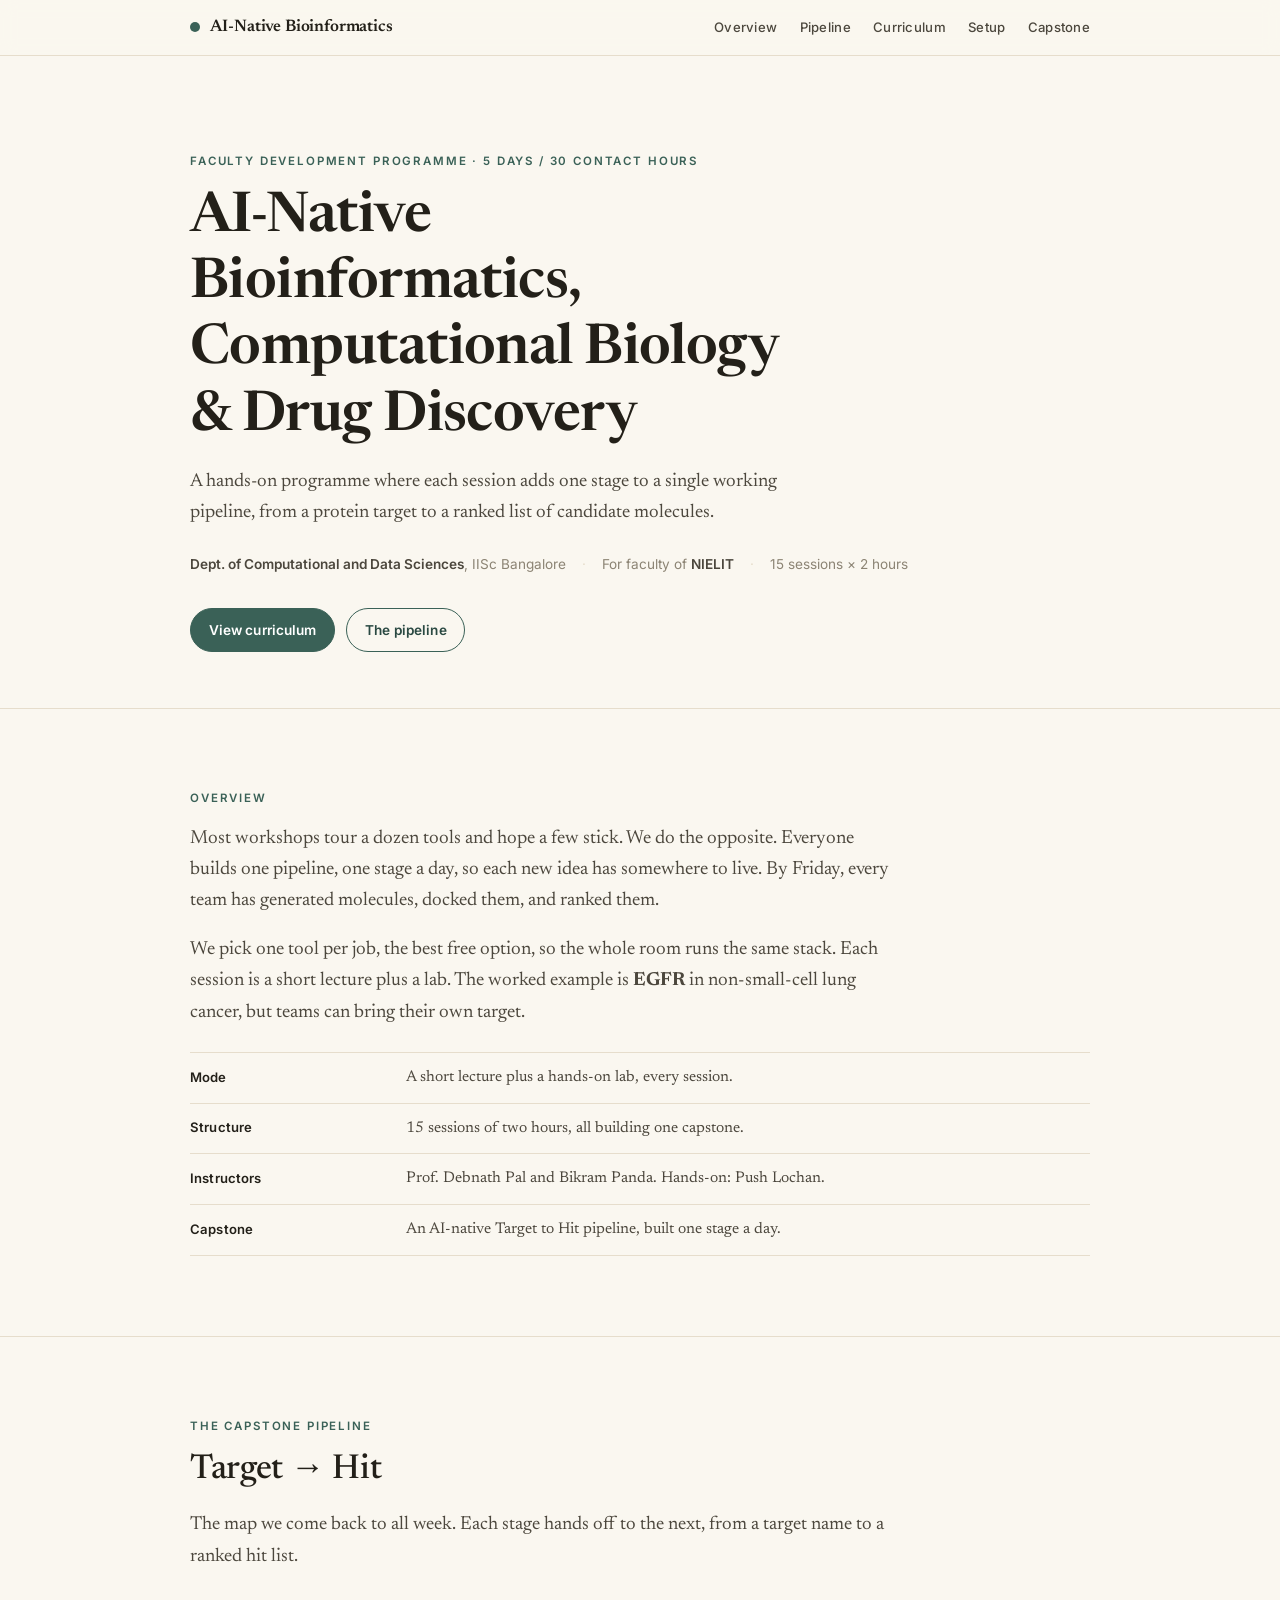
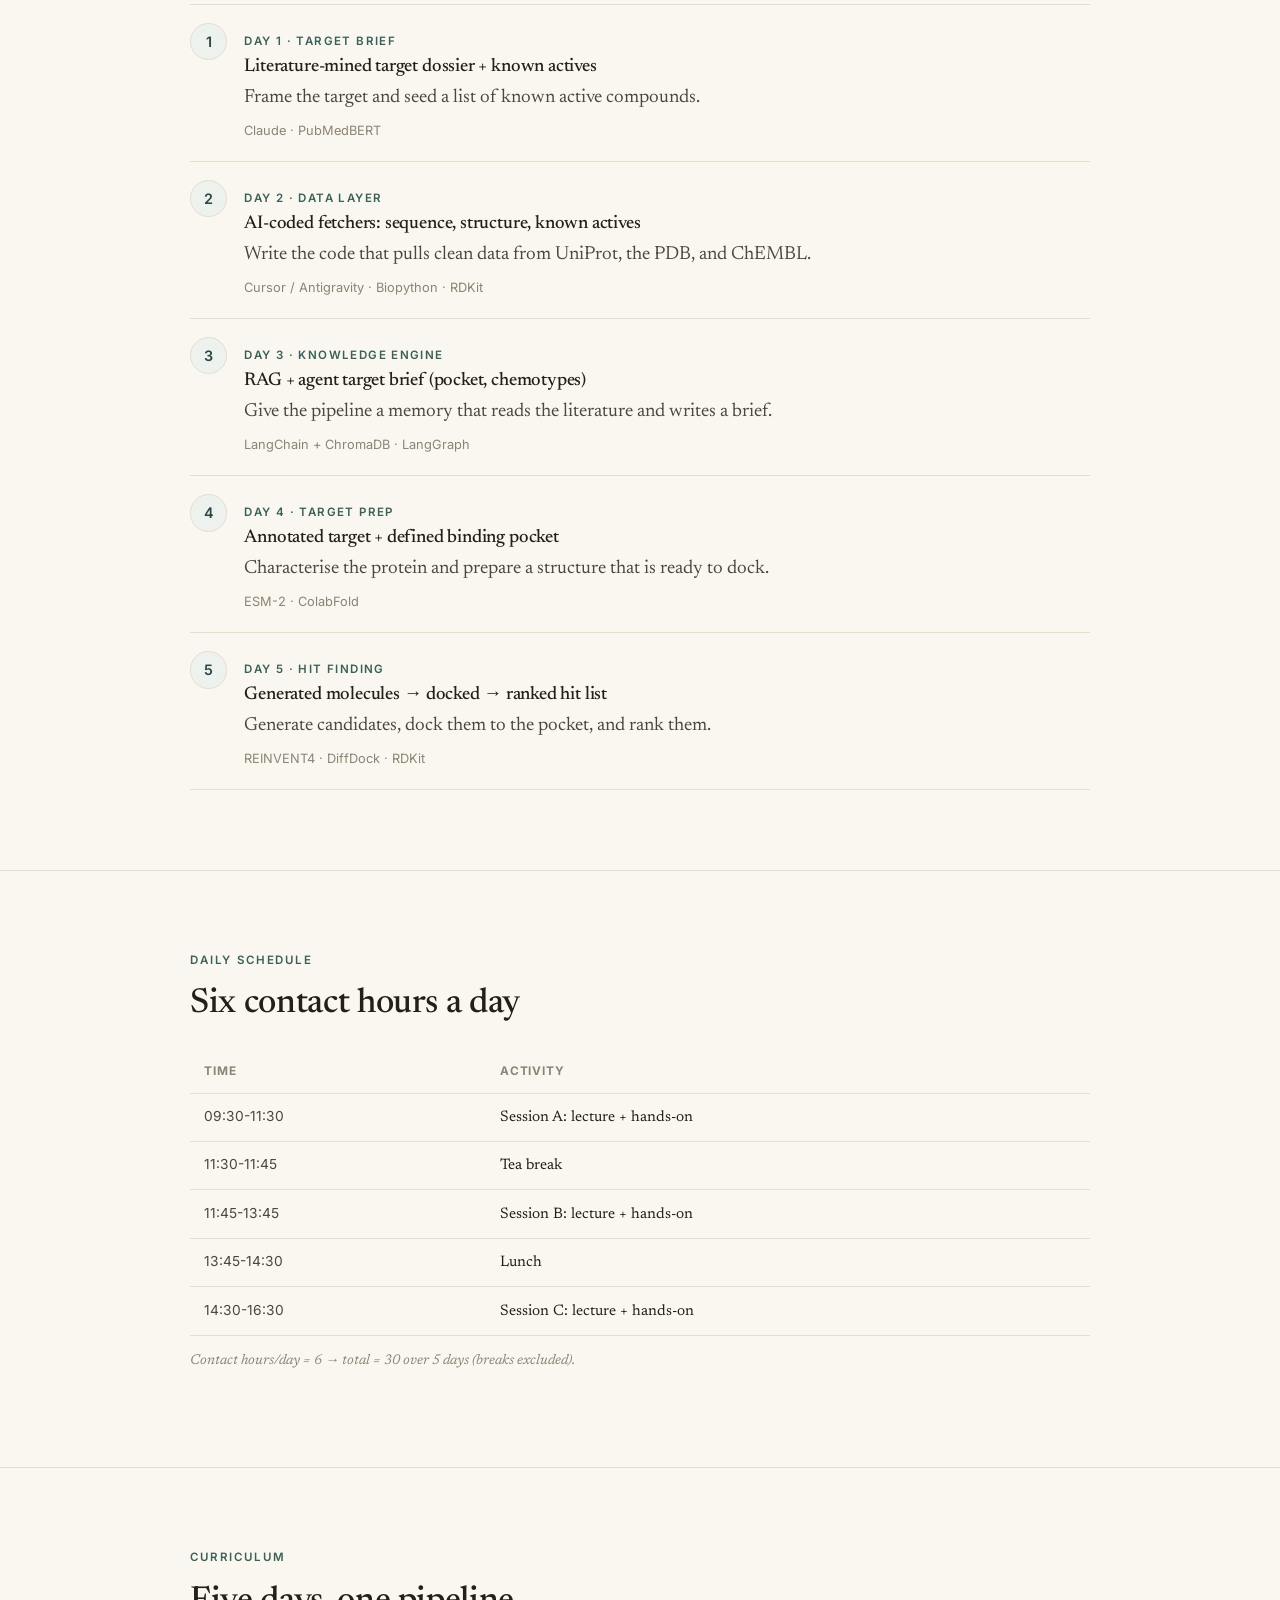
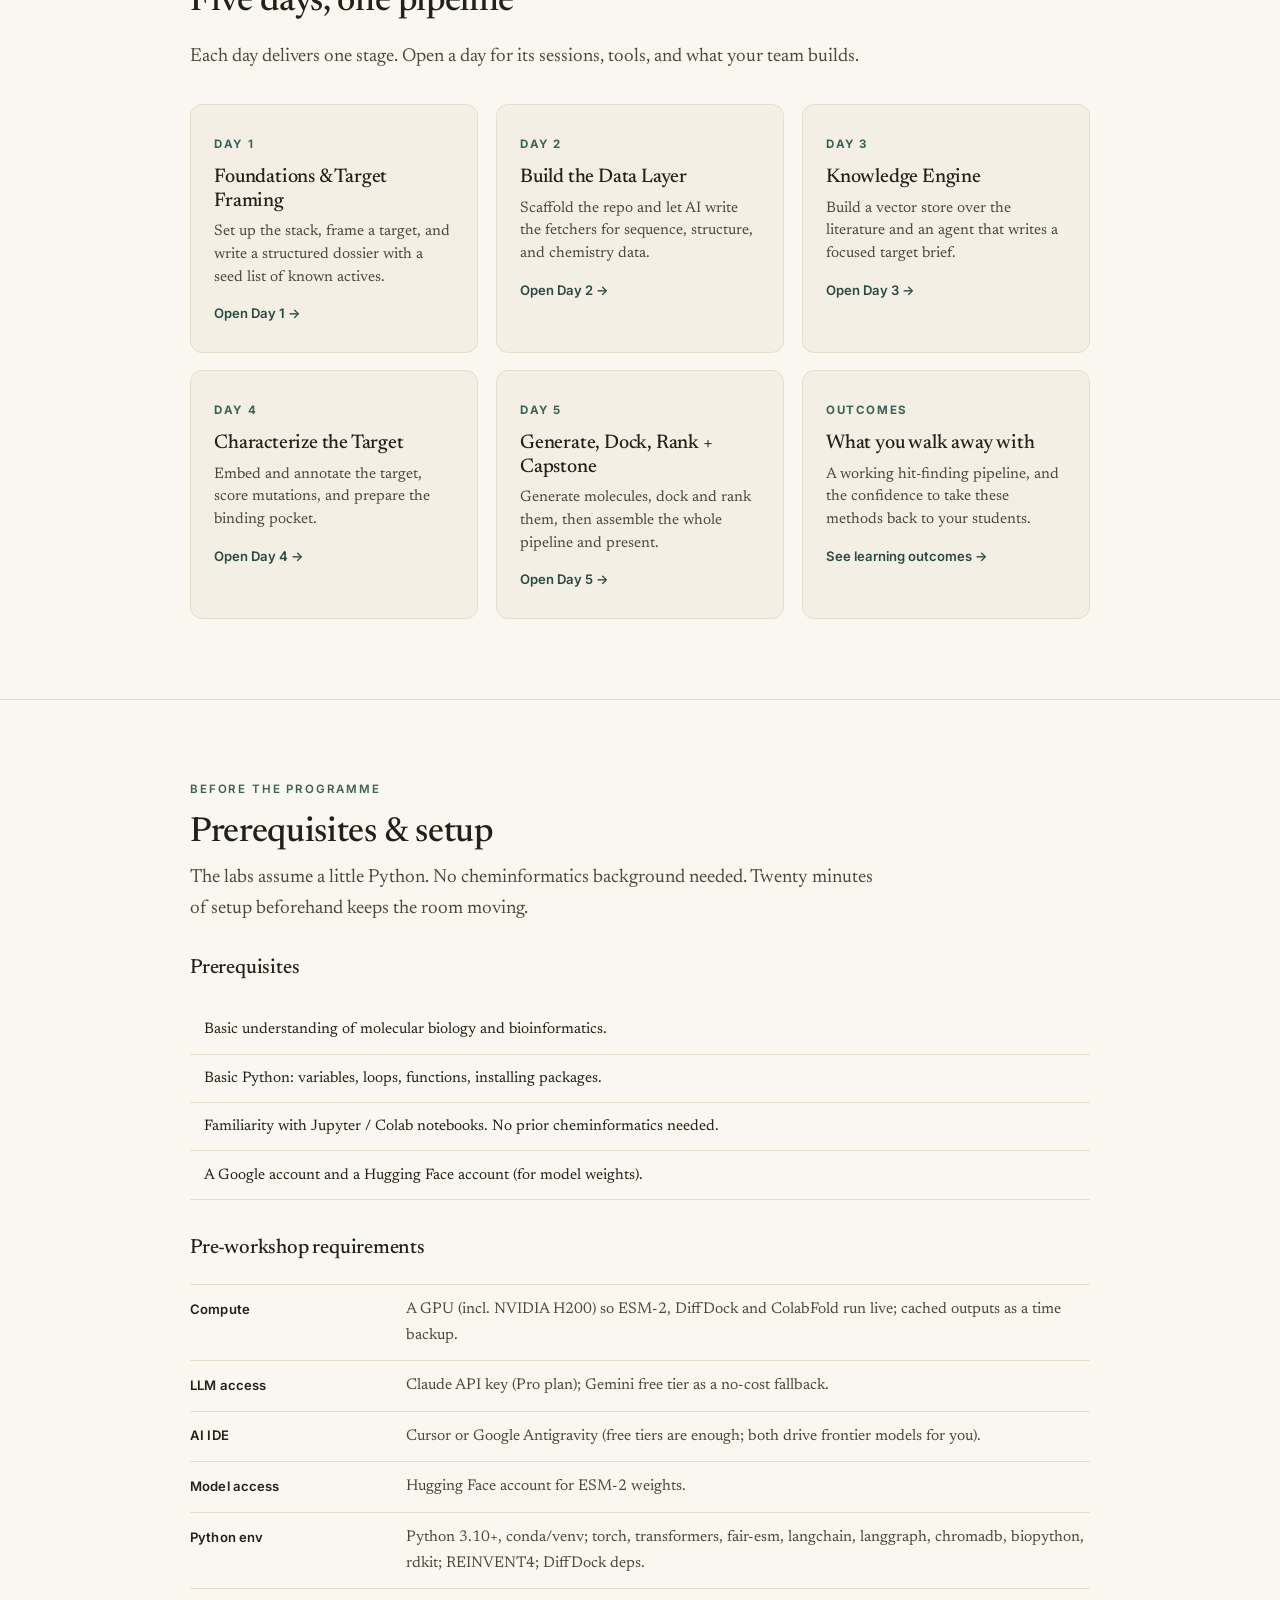
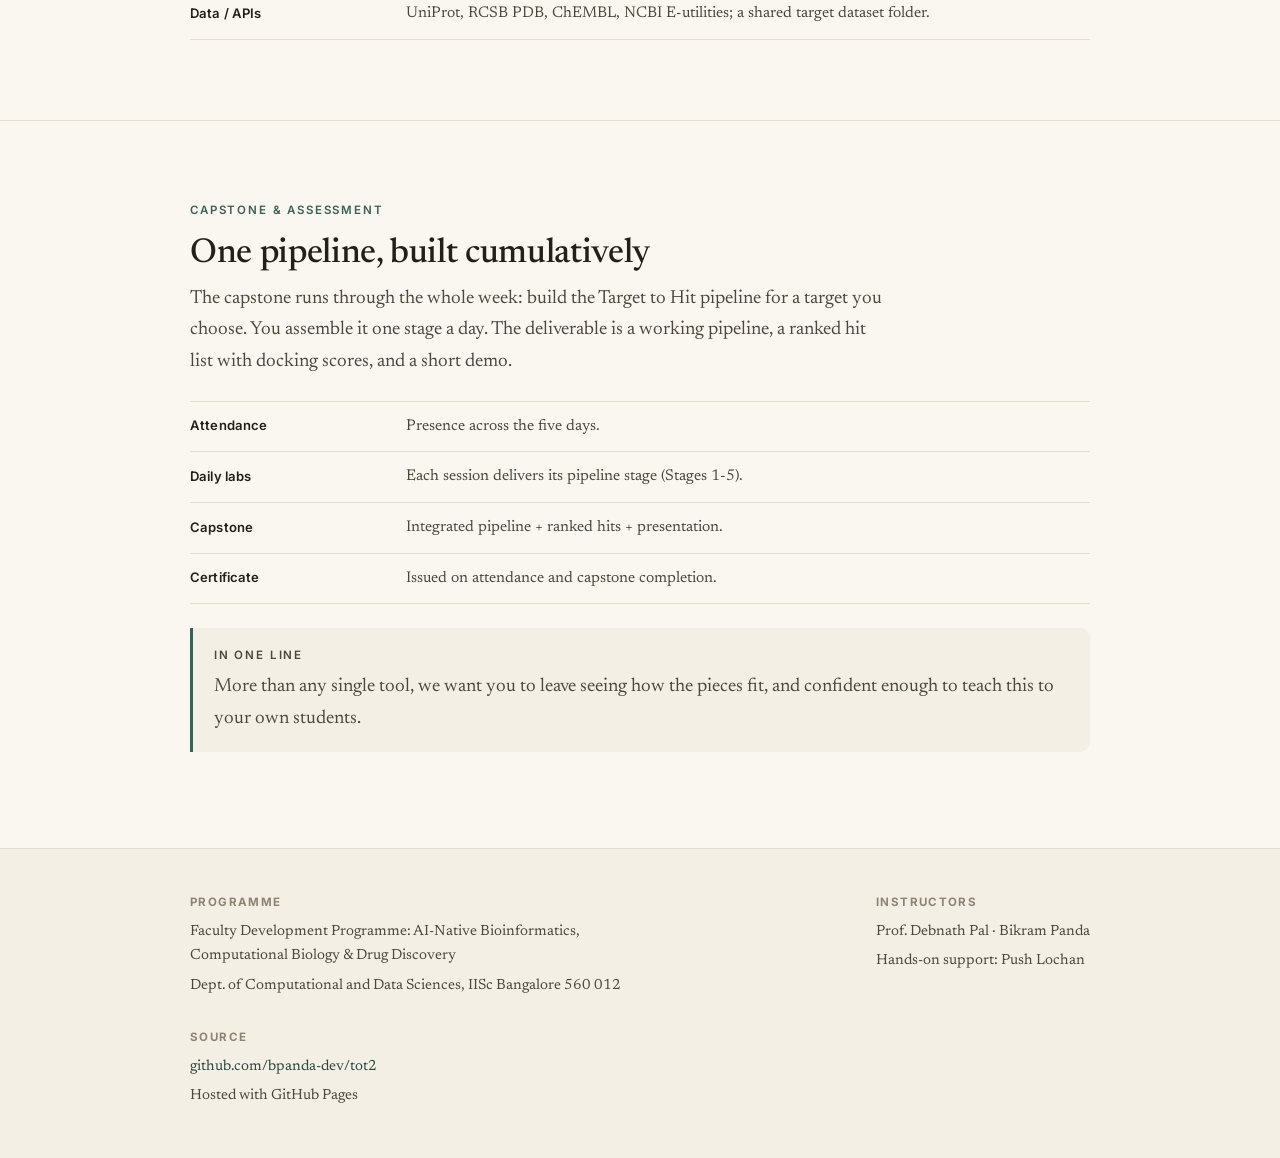
==== index.html @ 9bec76cf "website" ====
<!DOCTYPE html>
<html lang="en">
<head>
  <meta charset="UTF-8" />
  <meta name="viewport" content="width=device-width, initial-scale=1.0" />
  <title>AI-Native Bioinformatics: Faculty Development Programme · IISc Bangalore</title>
  <meta name="description" content="A 5-day, hands-on Faculty Development Programme on AI-Native Bioinformatics, Computational Biology & Drug Discovery. Build one Target → Hit pipeline, one stage per day." />
  <link rel="preconnect" href="https://fonts.googleapis.com" />
  <link rel="preconnect" href="https://fonts.gstatic.com" crossorigin />
  <link href="https://fonts.googleapis.com/css2?family=Newsreader:ital,opsz,wght@0,6..72,400;0,6..72,500;0,6..72,600;1,6..72,400&family=Inter:wght@400;500;600;700&display=swap" rel="stylesheet" />
  <link rel="stylesheet" href="styles.css" />
</head>
<body>

  <header class="nav">
    <div class="nav-inner">
      <a class="brand" href="index.html"><span class="dot"></span> AI-Native Bioinformatics</a>
      <nav class="nav-links">
        <a href="#overview">Overview</a>
        <a href="#pipeline">Pipeline</a>
        <a href="#curriculum">Curriculum</a>
        <a href="#prerequisites">Setup</a>
        <a href="#capstone">Capstone</a>
      </nav>
    </div>
  </header>

  <!-- HERO -->
  <section class="hero">
    <div class="wrap">
      <p class="eyebrow">Faculty Development Programme · 5 days / 30 contact hours</p>
      <h1>AI-Native Bioinformatics, Computational Biology &amp; Drug Discovery</h1>
      <p class="lead">A hands-on programme where each session adds one stage to a single working
        pipeline, from a protein target to a ranked list of candidate molecules.</p>
      <div class="meta-line">
        <span><strong>Dept. of Computational and Data Sciences</strong>, IISc Bangalore</span>
        <span class="sep">·</span>
        <span>For faculty of <strong>NIELIT</strong></span>
        <span class="sep">·</span>
        <span>15 sessions × 2 hours</span>
      </div>
      <div class="btn-row">
        <a class="btn" href="#curriculum">View curriculum</a>
        <a class="btn ghost" href="#pipeline">The pipeline</a>
      </div>
    </div>
  </section>

  <!-- OVERVIEW -->
  <section class="section" id="overview">
    <div class="wrap">
      <p class="eyebrow">Overview</p>
      <div class="prose">
        <p>Most workshops tour a dozen tools and hope a few stick. We do the opposite. Everyone
          builds one pipeline, one stage a day, so each new idea has somewhere to live. By Friday,
          every team has generated molecules, docked them, and ranked them.</p>
        <p>We pick one tool per job, the best free option, so the whole room runs the same stack.
          Each session is a short lecture plus a lab. The worked example is <strong>EGFR</strong>
          in non-small-cell lung cancer, but teams can bring their own target.</p>
      </div>
      <div class="deflist">
        <div class="row"><dt>Mode</dt><dd>A short lecture plus a hands-on lab, every session.</dd></div>
        <div class="row"><dt>Structure</dt><dd>15 sessions of two hours, all building one capstone.</dd></div>
        <div class="row"><dt>Instructors</dt><dd>Prof. Debnath Pal and Bikram Panda. Hands-on: Push Lochan.</dd></div>
        <div class="row"><dt>Capstone</dt><dd>An AI-native Target to Hit pipeline, built one stage a day.</dd></div>
      </div>
    </div>
  </section>

  <!-- PIPELINE -->
  <section class="section" id="pipeline">
    <div class="wrap">
      <p class="eyebrow">The capstone pipeline</p>
      <h2>Target → Hit</h2>
      <p class="lead prose">The map we come back to all week. Each stage hands off to the next,
        from a target name to a ranked hit list.</p>

      <ol class="pipeline">
        <li class="stage">
          <span class="stage-day">Day 1 · Target brief</span>
          <h3>Literature-mined target dossier + known actives</h3>
          <p>Frame the target and seed a list of known active compounds.</p>
          <p class="tools">Claude · PubMedBERT</p>
        </li>
        <li class="stage">
          <span class="stage-day">Day 2 · Data layer</span>
          <h3>AI-coded fetchers: sequence, structure, known actives</h3>
          <p>Write the code that pulls clean data from UniProt, the PDB, and ChEMBL.</p>
          <p class="tools">Cursor / Antigravity · Biopython · RDKit</p>
        </li>
        <li class="stage">
          <span class="stage-day">Day 3 · Knowledge engine</span>
          <h3>RAG + agent target brief (pocket, chemotypes)</h3>
          <p>Give the pipeline a memory that reads the literature and writes a brief.</p>
          <p class="tools">LangChain + ChromaDB · LangGraph</p>
        </li>
        <li class="stage">
          <span class="stage-day">Day 4 · Target prep</span>
          <h3>Annotated target + defined binding pocket</h3>
          <p>Characterise the protein and prepare a structure that is ready to dock.</p>
          <p class="tools">ESM-2 · ColabFold</p>
        </li>
        <li class="stage">
          <span class="stage-day">Day 5 · Hit finding</span>
          <h3>Generated molecules → docked → ranked hit list</h3>
          <p>Generate candidates, dock them to the pocket, and rank them.</p>
          <p class="tools">REINVENT4 · DiffDock · RDKit</p>
        </li>
      </ol>
    </div>
  </section>

  <!-- SCHEDULE -->
  <section class="section" id="schedule">
    <div class="wrap">
      <p class="eyebrow">Daily schedule</p>
      <h2>Six contact hours a day</h2>
      <table class="tbl">
        <thead><tr><th>Time</th><th>Activity</th></tr></thead>
        <tbody>
          <tr><td class="time">09:30-11:30</td><td>Session A: lecture + hands-on</td></tr>
          <tr><td class="time">11:30-11:45</td><td>Tea break</td></tr>
          <tr><td class="time">11:45-13:45</td><td>Session B: lecture + hands-on</td></tr>
          <tr><td class="time">13:45-14:30</td><td>Lunch</td></tr>
          <tr><td class="time">14:30-16:30</td><td>Session C: lecture + hands-on</td></tr>
        </tbody>
      </table>
      <p class="note">Contact hours/day = 6 → total = 30 over 5 days (breaks excluded).</p>
    </div>
  </section>

  <!-- CURRICULUM -->
  <section class="section" id="curriculum">
    <div class="wrap">
      <p class="eyebrow">Curriculum</p>
      <h2>Five days, one pipeline</h2>
      <p class="lead prose">Each day delivers one stage. Open a day for its sessions, tools, and
        what your team builds.</p>

      <div class="cards">
        <a class="card" href="day1.html">
          <span class="card-day">Day 1</span>
          <h3>Foundations &amp; Target Framing</h3>
          <p>Set up the stack, frame a target, and write a structured dossier with a seed list of
            known actives.</p>
          <span class="card-go">Open Day 1 →</span>
        </a>
        <a class="card" href="day2.html">
          <span class="card-day">Day 2</span>
          <h3>Build the Data Layer</h3>
          <p>Scaffold the repo and let AI write the fetchers for sequence, structure, and
            chemistry data.</p>
          <span class="card-go">Open Day 2 →</span>
        </a>
        <a class="card" href="day3.html">
          <span class="card-day">Day 3</span>
          <h3>Knowledge Engine</h3>
          <p>Build a vector store over the literature and an agent that writes a focused target
            brief.</p>
          <span class="card-go">Open Day 3 →</span>
        </a>
        <a class="card" href="day4.html">
          <span class="card-day">Day 4</span>
          <h3>Characterize the Target</h3>
          <p>Embed and annotate the target, score mutations, and prepare the binding pocket.</p>
          <span class="card-go">Open Day 4 →</span>
        </a>
        <a class="card" href="day5.html">
          <span class="card-day">Day 5</span>
          <h3>Generate, Dock, Rank + Capstone</h3>
          <p>Generate molecules, dock and rank them, then assemble the whole pipeline and present.</p>
          <span class="card-go">Open Day 5 →</span>
        </a>
        <a class="card" href="day1.html#outcomes">
          <span class="card-day">Outcomes</span>
          <h3>What you walk away with</h3>
          <p>A working hit-finding pipeline, and the confidence to take these methods back to your
            students.</p>
          <span class="card-go">See learning outcomes →</span>
        </a>
      </div>
    </div>
  </section>

  <!-- PREREQUISITES & SETUP -->
  <section class="section" id="prerequisites">
    <div class="wrap">
      <p class="eyebrow">Before the programme</p>
      <h2>Prerequisites &amp; setup</h2>
      <div class="prose">
        <p>The labs assume a little Python. No cheminformatics background needed. Twenty minutes of
          setup beforehand keeps the room moving.</p>
      </div>

      <h3 style="margin-top:2rem">Prerequisites</h3>
      <table class="tbl">
        <tbody>
          <tr><td>Basic understanding of molecular biology and bioinformatics.</td></tr>
          <tr><td>Basic Python: variables, loops, functions, installing packages.</td></tr>
          <tr><td>Familiarity with Jupyter / Colab notebooks. No prior cheminformatics needed.</td></tr>
          <tr><td>A Google account and a Hugging Face account (for model weights).</td></tr>
        </tbody>
      </table>

      <h3 style="margin-top:2.25rem">Pre-workshop requirements</h3>
      <div class="deflist">
        <div class="row"><dt>Compute</dt><dd>A GPU (incl. NVIDIA H200) so ESM-2, DiffDock and ColabFold run live; cached outputs as a time backup.</dd></div>
        <div class="row"><dt>LLM access</dt><dd>Claude API key (Pro plan); Gemini free tier as a no-cost fallback.</dd></div>
        <div class="row"><dt>AI IDE</dt><dd>Cursor or Google Antigravity (free tiers are enough; both drive frontier models for you).</dd></div>
        <div class="row"><dt>Model access</dt><dd>Hugging Face account for ESM-2 weights.</dd></div>
        <div class="row"><dt>Python env</dt><dd>Python 3.10+, conda/venv; torch, transformers, fair-esm, langchain, langgraph, chromadb, biopython, rdkit; REINVENT4; DiffDock deps.</dd></div>
        <div class="row"><dt>Data / APIs</dt><dd>UniProt, RCSB PDB, ChEMBL, NCBI E-utilities; a shared target dataset folder.</dd></div>
      </div>
    </div>
  </section>

  <!-- CAPSTONE & ASSESSMENT -->
  <section class="section" id="capstone">
    <div class="wrap">
      <p class="eyebrow">Capstone &amp; assessment</p>
      <h2>One pipeline, built cumulatively</h2>
      <div class="prose">
        <p>The capstone runs through the whole week: build the Target to Hit pipeline for a target
          you choose. You assemble it one stage a day. The deliverable is a working pipeline, a
          ranked hit list with docking scores, and a short demo.</p>
      </div>
      <div class="deflist">
        <div class="row"><dt>Attendance</dt><dd>Presence across the five days.</dd></div>
        <div class="row"><dt>Daily labs</dt><dd>Each session delivers its pipeline stage (Stages 1-5).</dd></div>
        <div class="row"><dt>Capstone</dt><dd>Integrated pipeline + ranked hits + presentation.</dd></div>
        <div class="row"><dt>Certificate</dt><dd>Issued on attendance and capstone completion.</dd></div>
      </div>
      <div class="callout">
        <p class="eyebrow">In one line</p>
        <p>More than any single tool, we want you to leave seeing how the pieces fit, and confident
          enough to teach this to your own students.</p>
      </div>
    </div>
  </section>

  <!-- FOOTER -->
  <footer class="footer">
    <div class="wrap">
      <div>
        <p class="label">Programme</p>
        <p>Faculty Development Programme: AI-Native Bioinformatics,<br />Computational Biology &amp; Drug Discovery</p>
        <p class="muted">Dept. of Computational and Data Sciences, IISc Bangalore 560 012</p>
      </div>
      <div>
        <p class="label">Instructors</p>
        <p>Prof. Debnath Pal · Bikram Panda</p>
        <p class="muted">Hands-on support: Push Lochan</p>
      </div>
      <div>
        <p class="label">Source</p>
        <p><a href="https://github.com/bpanda-dev/tot2">github.com/bpanda-dev/tot2</a></p>
        <p class="muted">Hosted with GitHub Pages</p>
      </div>
    </div>
  </footer>

</body>
</html>
---- styles.css ----
/* ============================================================
   FDP — AI-Native Bioinformatics · course site
   Minimal academic serif theme. Shared across all pages.
   ============================================================ */

:root {
  --paper:    #faf7f0;   /* warm off-white page */
  --paper-2:  #f4efe4;   /* card / panel */
  --ink:      #232019;   /* primary text */
  --ink-soft: #4c473d;   /* secondary text */
  --muted:    #8c8474;   /* labels, meta */
  --rule:     #e6ddcc;   /* hairlines */
  --accent:   #3a6157;   /* muted teal-green */
  --accent-d: #2a4942;   /* darker accent */
  --accent-w: #eef2ee;   /* accent wash */

  --serif: "Newsreader", Georgia, "Times New Roman", serif;
  --sans:  "Inter", -apple-system, BlinkMacSystemFont, "Segoe UI", Roboto, sans-serif;

  --measure: 70ch;
  --wide: 980px;
  --pad: clamp(1.25rem, 5vw, 2.5rem);
}

* { box-sizing: border-box; }

html { scroll-behavior: smooth; }

body {
  margin: 0;
  background: var(--paper);
  color: var(--ink);
  font-family: var(--serif);
  font-size: 19px;
  line-height: 1.65;
  font-weight: 400;
  -webkit-font-smoothing: antialiased;
  text-rendering: optimizeLegibility;
}

/* ---------- layout ---------- */
.wrap { max-width: var(--wide); margin: 0 auto; padding: 0 var(--pad); }
.section { padding: clamp(2.75rem, 7vw, 5rem) 0; border-top: 1px solid var(--rule); }
.section:first-of-type { border-top: none; }
.prose { max-width: var(--measure); }
.prose p { margin: 0 0 1.1rem; color: var(--ink-soft); }

/* ---------- type ---------- */
h1, h2, h3, h4 { font-weight: 500; line-height: 1.18; color: var(--ink); margin: 0 0 .5rem; letter-spacing: -0.01em; }
h1 { font-size: clamp(2.3rem, 5.5vw, 3.5rem); font-weight: 600; }
h2 { font-size: clamp(1.6rem, 3.5vw, 2.15rem); }
h3 { font-size: 1.28rem; }
a { color: var(--accent-d); text-decoration: none; text-underline-offset: 3px; text-decoration-thickness: 1px; }
a:hover { text-decoration: underline; }

.eyebrow {
  font-family: var(--sans);
  font-size: .72rem;
  font-weight: 600;
  letter-spacing: .16em;
  text-transform: uppercase;
  color: var(--accent);
  margin: 0 0 .9rem;
}
.lead { font-size: 1.18rem; color: var(--ink-soft); }
.muted { color: var(--muted); }

/* ---------- top nav ---------- */
.nav {
  position: sticky; top: 0; z-index: 50;
  background: color-mix(in srgb, var(--paper) 88%, transparent);
  backdrop-filter: saturate(180%) blur(8px);
  border-bottom: 1px solid var(--rule);
}
.nav-inner { max-width: var(--wide); margin: 0 auto; padding: .85rem var(--pad);
  display: flex; align-items: center; justify-content: space-between; gap: 1rem; }
.brand { font-family: var(--serif); font-weight: 600; font-size: 1.05rem; letter-spacing: -0.01em; color: var(--ink); display: flex; align-items: center; gap: .6rem; }
.brand:hover { text-decoration: none; }
.brand .dot { width: 10px; height: 10px; border-radius: 50%; background: var(--accent); display: inline-block; }
.nav-links { display: flex; gap: 1.4rem; font-family: var(--sans); font-size: .82rem; font-weight: 500; letter-spacing: .02em; }
.nav-links a { color: var(--ink-soft); }
.nav-links a:hover { color: var(--accent-d); text-decoration: none; }
@media (max-width: 640px) { .nav-links { display: none; } }

/* ---------- hero ---------- */
.hero { padding: clamp(3rem, 9vw, 6rem) 0 clamp(2rem, 5vw, 3.5rem); }
.hero h1 { max-width: 18ch; }
.hero .lead { max-width: 60ch; margin-top: 1rem; }
.meta-line { font-family: var(--sans); font-size: .85rem; color: var(--muted); margin-top: 1.6rem;
  display: flex; flex-wrap: wrap; gap: .55rem 1rem; align-items: center; }
.meta-line .sep { color: var(--rule); }
.meta-line strong { color: var(--ink-soft); font-weight: 600; }

.btn-row { display: flex; flex-wrap: wrap; gap: .7rem; margin-top: 2rem; }
.btn {
  font-family: var(--sans); font-size: .85rem; font-weight: 600; letter-spacing: .01em;
  padding: .62rem 1.1rem; border-radius: 999px; border: 1px solid var(--accent);
  color: #fff; background: var(--accent); transition: background .15s, transform .15s;
}
.btn:hover { background: var(--accent-d); text-decoration: none; transform: translateY(-1px); }
.btn.ghost { background: transparent; color: var(--accent-d); }
.btn.ghost:hover { background: var(--accent-w); }

/* ---------- pipeline ---------- */
.pipeline { list-style: none; margin: 2rem 0 0; padding: 0; counter-reset: stage; }
.stage {
  position: relative; padding: 1.25rem 0 1.25rem 3.4rem; border-top: 1px solid var(--rule);
}
.stage:last-child { border-bottom: 1px solid var(--rule); }
.stage::before {
  counter-increment: stage; content: counter(stage);
  position: absolute; left: 0; top: 1.15rem;
  width: 2.2rem; height: 2.2rem; border-radius: 50%;
  display: grid; place-items: center;
  font-family: var(--sans); font-weight: 600; font-size: .9rem;
  color: var(--accent-d); background: var(--accent-w); border: 1px solid var(--rule);
}
.stage h3 { margin: 0 0 .15rem; font-size: 1.16rem; }
.stage .stage-day { font-family: var(--sans); font-size: .72rem; font-weight: 600; letter-spacing: .12em;
  text-transform: uppercase; color: var(--accent); }
.stage p { margin: .25rem 0 0; color: var(--ink-soft); }
.stage .tools { font-family: var(--sans); font-size: .8rem; color: var(--muted); margin-top: .4rem; }

/* ---------- grid of day cards ---------- */
.cards { display: grid; grid-template-columns: repeat(auto-fill, minmax(270px, 1fr)); gap: 1.1rem; margin-top: 2rem; }
.card {
  display: block; background: var(--paper-2); border: 1px solid var(--rule); border-radius: 12px;
  padding: 1.4rem 1.45rem; transition: transform .16s, box-shadow .16s, border-color .16s; color: inherit;
}
.card:hover { text-decoration: none; transform: translateY(-3px); box-shadow: 0 10px 30px -18px rgba(40,73,66,.5); border-color: #d8cfba; }
.card .card-day { font-family: var(--sans); font-size: .72rem; font-weight: 700; letter-spacing: .14em;
  text-transform: uppercase; color: var(--accent); }
.card h3 { margin: .45rem 0 .5rem; font-size: 1.24rem; }
.card p { margin: 0; font-size: .95rem; color: var(--ink-soft); line-height: 1.5; }
.card .card-go { font-family: var(--sans); font-size: .82rem; font-weight: 600; color: var(--accent-d); margin-top: .85rem; display: inline-block; }

/* ---------- tables ---------- */
.tbl { width: 100%; border-collapse: collapse; margin-top: 1.6rem; font-size: .95rem; }
.tbl th, .tbl td { text-align: left; padding: .7rem .9rem; border-bottom: 1px solid var(--rule); vertical-align: top; }
.tbl thead th { font-family: var(--sans); font-size: .74rem; font-weight: 700; letter-spacing: .08em;
  text-transform: uppercase; color: var(--muted); }
.tbl tbody tr:hover { background: var(--paper-2); }
.tbl td.time { font-family: var(--sans); font-size: .86rem; color: var(--ink-soft); white-space: nowrap; }

/* ---------- session blocks (day pages) ---------- */
.session { border-top: 1px solid var(--rule); padding: 2rem 0; }
.session:first-of-type { border-top: none; padding-top: 1rem; }
.session-head { display: flex; flex-wrap: wrap; align-items: baseline; gap: .4rem 1rem; }
.session-tag { font-family: var(--sans); font-weight: 700; font-size: .74rem; letter-spacing: .12em;
  text-transform: uppercase; color: var(--accent); }
.session-time { font-family: var(--sans); font-size: .82rem; color: var(--muted); }
.session h3 { margin: .5rem 0 .65rem; font-size: 1.34rem; }
.session .handson {
  background: var(--accent-w); border: 1px solid #dbe5e0; border-radius: 10px;
  padding: .85rem 1rem; margin-top: 1rem; font-size: .95rem; color: var(--ink-soft);
}
.session .handson strong { font-family: var(--sans); font-size: .72rem; font-weight: 700; letter-spacing: .1em;
  text-transform: uppercase; color: var(--accent-d); display: block; margin-bottom: .3rem; }

.tags { display: flex; flex-wrap: wrap; gap: .4rem; margin-top: .8rem; }
.tag { font-family: var(--sans); font-size: .76rem; font-weight: 500; color: var(--ink-soft);
  background: var(--paper-2); border: 1px solid var(--rule); border-radius: 999px; padding: .25rem .7rem; }
.tag.tool { color: var(--accent-d); background: #fff; border-color: #d8cfba; }

/* ---------- callout / outcome ---------- */
.callout {
  border-left: 3px solid var(--accent); background: var(--paper-2);
  padding: 1.1rem 1.3rem; border-radius: 0 10px 10px 0; margin-top: 1.5rem;
}
.callout .eyebrow { margin-bottom: .4rem; }
.callout p { margin: 0; color: var(--ink-soft); }

/* ---------- definition lists / setup ---------- */
.deflist { margin-top: 1.5rem; }
.deflist .row { display: grid; grid-template-columns: 200px 1fr; gap: 1rem; padding: .75rem 0; border-top: 1px solid var(--rule); }
.deflist .row:last-child { border-bottom: 1px solid var(--rule); }
.deflist dt { font-family: var(--sans); font-size: .82rem; font-weight: 600; color: var(--ink); letter-spacing: .01em; padding-top: .1rem; }
.deflist dd { margin: 0; color: var(--ink-soft); font-size: .97rem; }
@media (max-width: 600px) { .deflist .row { grid-template-columns: 1fr; gap: .2rem; } }

/* ---------- prev / next ---------- */
.pager { display: flex; justify-content: space-between; gap: 1rem; margin-top: 1rem; }
.pager a { font-family: var(--sans); font-size: .9rem; font-weight: 600; color: var(--accent-d); }
.pager .small { display: block; font-weight: 500; font-size: .72rem; letter-spacing: .1em; text-transform: uppercase; color: var(--muted); }
.pager .next { text-align: right; margin-left: auto; }

/* ---------- footer ---------- */
.footer { border-top: 1px solid var(--rule); background: var(--paper-2); padding: 2.75rem 0; margin-top: 1rem; }
.footer .wrap { display: flex; flex-wrap: wrap; gap: 1.5rem 3rem; justify-content: space-between; }
.footer p { margin: 0 0 .35rem; font-size: .92rem; color: var(--ink-soft); }
.footer .label { font-family: var(--sans); font-size: .72rem; font-weight: 700; letter-spacing: .12em;
  text-transform: uppercase; color: var(--muted); margin-bottom: .5rem; }
.footer a { color: var(--accent-d); }

/* ---------- misc ---------- */
.kicker-rule { width: 44px; height: 3px; background: var(--accent); border-radius: 2px; margin: 0 0 1.5rem; }
hr.soft { border: none; border-top: 1px solid var(--rule); margin: 2.5rem 0; }
.note { font-size: .88rem; color: var(--muted); font-style: italic; }

@media print {
  .nav, .btn-row, .pager { display: none; }
  body { font-size: 12pt; }
  a { color: inherit; text-decoration: none; }
}
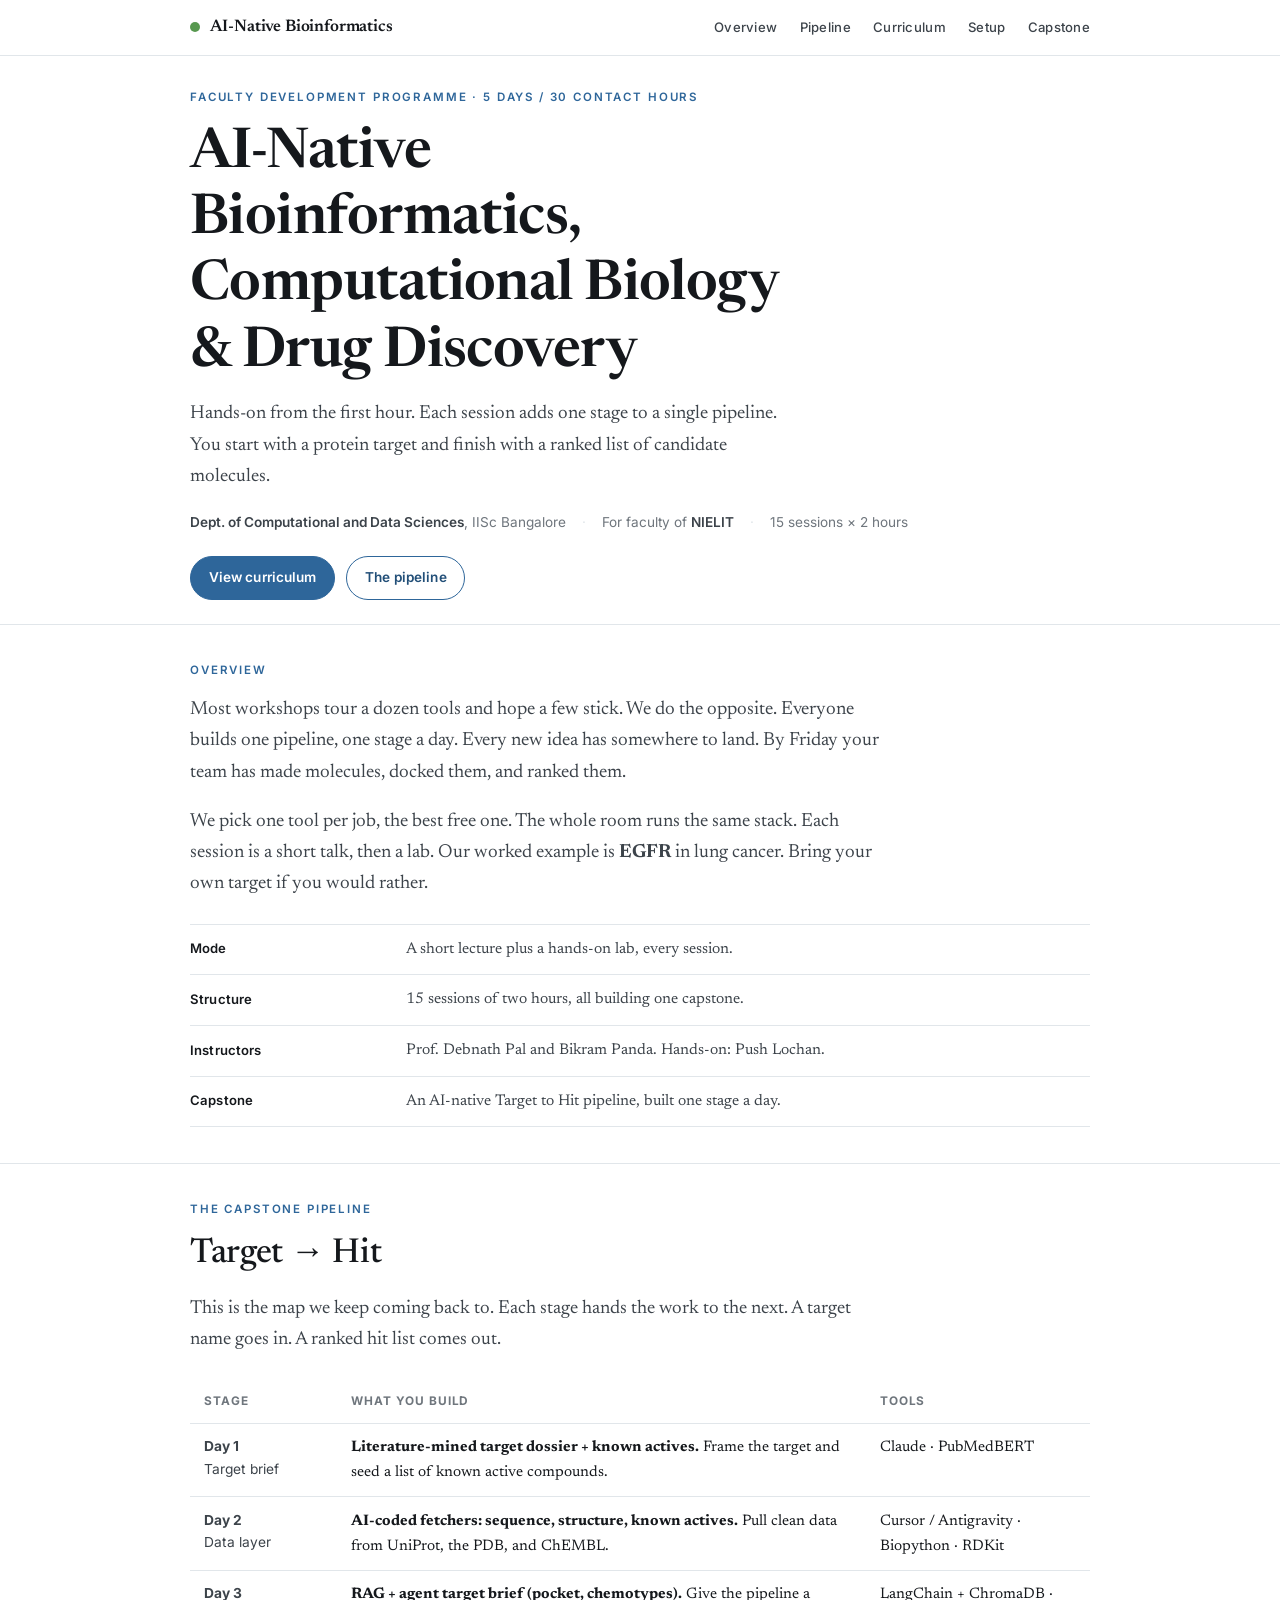
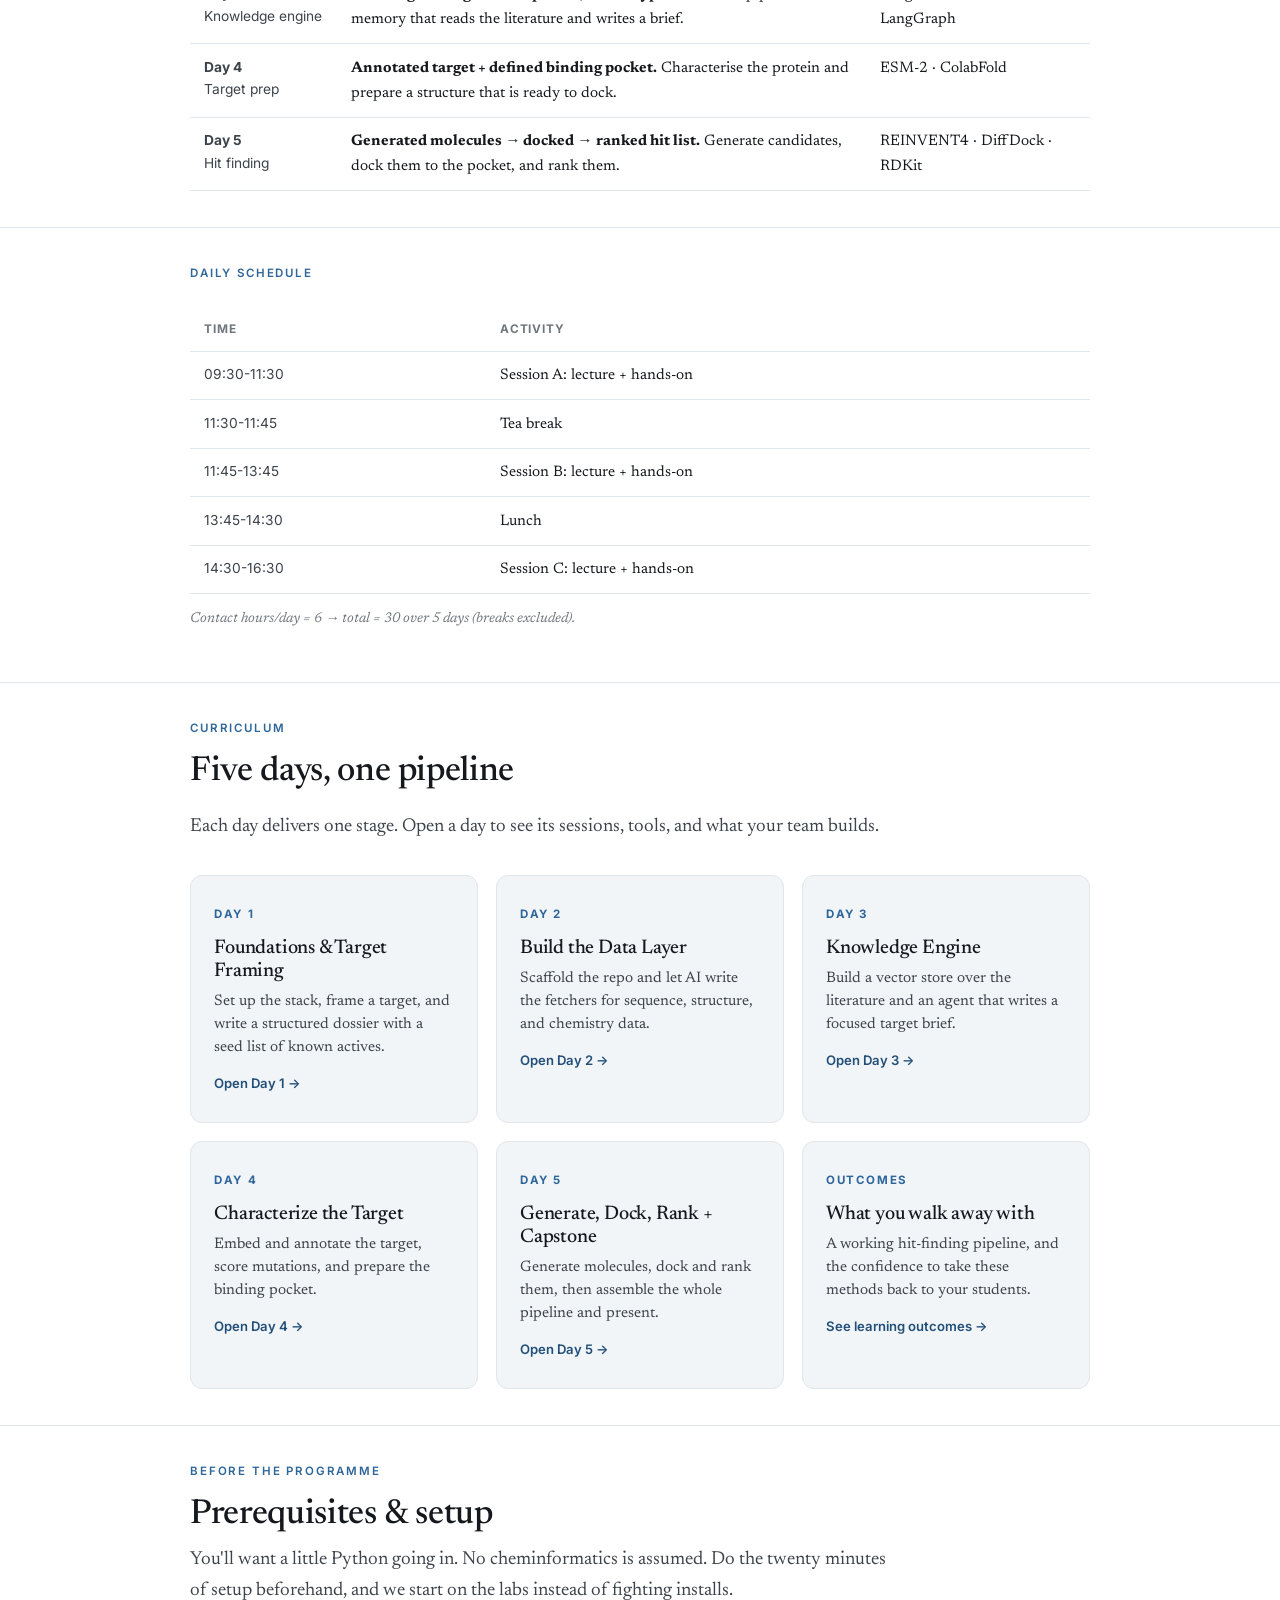
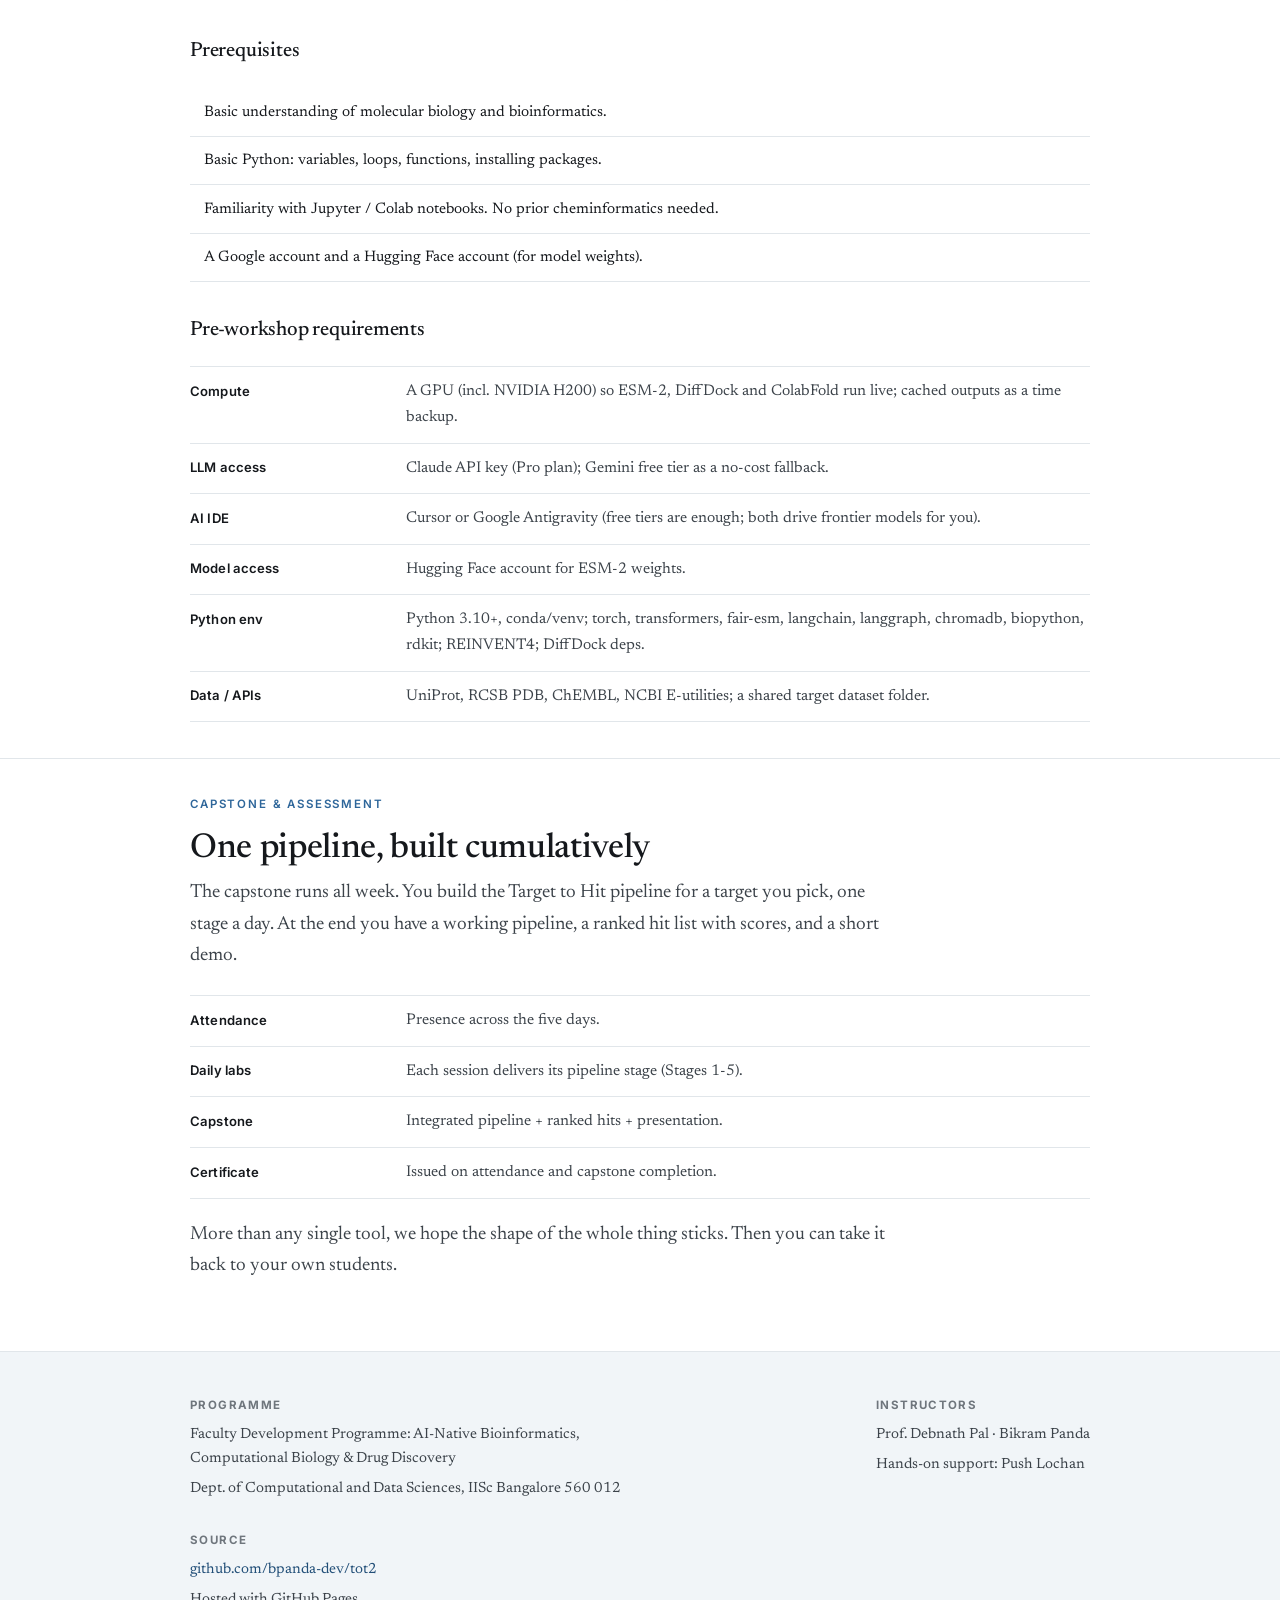
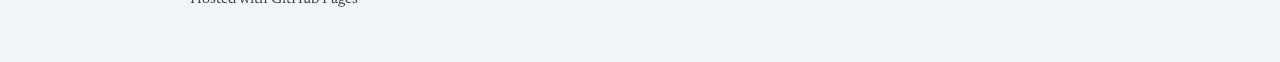
==== commit 7eb93915: "clarity and reduction of text" ====
--- a/index.html
+++ b/index.html
@@ -10,7 +10,7 @@
   <link href="https://fonts.googleapis.com/css2?family=Newsreader:ital,opsz,wght@0,6..72,400;0,6..72,500;0,6..72,600;1,6..72,400&family=Inter:wght@400;500;600;700&display=swap" rel="stylesheet" />
   <link rel="stylesheet" href="styles.css" />
 </head>
-<body>
+<body class="home">
 
   <header class="nav">
     <div class="nav-inner">
@@ -30,8 +30,9 @@
     <div class="wrap">
       <p class="eyebrow">Faculty Development Programme · 5 days / 30 contact hours</p>
       <h1>AI-Native Bioinformatics, Computational Biology &amp; Drug Discovery</h1>
-      <p class="lead">A hands-on programme where each session adds one stage to a single working
-        pipeline, from a protein target to a ranked list of candidate molecules.</p>
+      <p class="lead">Hands-on from the first hour. Each session adds one stage to a single
+        pipeline. You start with a protein target and finish with a ranked list of candidate
+        molecules.</p>
       <div class="meta-line">
         <span><strong>Dept. of Computational and Data Sciences</strong>, IISc Bangalore</span>
         <span class="sep">·</span>
@@ -52,11 +53,11 @@
       <p class="eyebrow">Overview</p>
       <div class="prose">
         <p>Most workshops tour a dozen tools and hope a few stick. We do the opposite. Everyone
-          builds one pipeline, one stage a day, so each new idea has somewhere to live. By Friday,
-          every team has generated molecules, docked them, and ranked them.</p>
-        <p>We pick one tool per job, the best free option, so the whole room runs the same stack.
-          Each session is a short lecture plus a lab. The worked example is <strong>EGFR</strong>
-          in non-small-cell lung cancer, but teams can bring their own target.</p>
+          builds one pipeline, one stage a day. Every new idea has somewhere to land. By Friday your
+          team has made molecules, docked them, and ranked them.</p>
+        <p>We pick one tool per job, the best free one. The whole room runs the same stack. Each
+          session is a short talk, then a lab. Our worked example is <strong>EGFR</strong> in lung
+          cancer. Bring your own target if you would rather.</p>
       </div>
       <div class="deflist">
         <div class="row"><dt>Mode</dt><dd>A short lecture plus a hands-on lab, every session.</dd></div>
@@ -72,41 +73,41 @@
     <div class="wrap">
       <p class="eyebrow">The capstone pipeline</p>
       <h2>Target → Hit</h2>
-      <p class="lead prose">The map we come back to all week. Each stage hands off to the next,
-        from a target name to a ranked hit list.</p>
-
-      <ol class="pipeline">
-        <li class="stage">
-          <span class="stage-day">Day 1 · Target brief</span>
-          <h3>Literature-mined target dossier + known actives</h3>
-          <p>Frame the target and seed a list of known active compounds.</p>
-          <p class="tools">Claude · PubMedBERT</p>
-        </li>
-        <li class="stage">
-          <span class="stage-day">Day 2 · Data layer</span>
-          <h3>AI-coded fetchers: sequence, structure, known actives</h3>
-          <p>Write the code that pulls clean data from UniProt, the PDB, and ChEMBL.</p>
-          <p class="tools">Cursor / Antigravity · Biopython · RDKit</p>
-        </li>
-        <li class="stage">
-          <span class="stage-day">Day 3 · Knowledge engine</span>
-          <h3>RAG + agent target brief (pocket, chemotypes)</h3>
-          <p>Give the pipeline a memory that reads the literature and writes a brief.</p>
-          <p class="tools">LangChain + ChromaDB · LangGraph</p>
-        </li>
-        <li class="stage">
-          <span class="stage-day">Day 4 · Target prep</span>
-          <h3>Annotated target + defined binding pocket</h3>
-          <p>Characterise the protein and prepare a structure that is ready to dock.</p>
-          <p class="tools">ESM-2 · ColabFold</p>
-        </li>
-        <li class="stage">
-          <span class="stage-day">Day 5 · Hit finding</span>
-          <h3>Generated molecules → docked → ranked hit list</h3>
-          <p>Generate candidates, dock them to the pocket, and rank them.</p>
-          <p class="tools">REINVENT4 · DiffDock · RDKit</p>
-        </li>
-      </ol>
+      <p class="lead prose">This is the map we keep coming back to. Each stage hands the work to the
+        next. A target name goes in. A ranked hit list comes out.</p>
+
+      <table class="tbl pipeline-tbl">
+        <thead>
+          <tr><th>Stage</th><th>What you build</th><th>Tools</th></tr>
+        </thead>
+        <tbody>
+          <tr>
+            <td class="time"><strong>Day 1</strong><br />Target brief</td>
+            <td><strong>Literature-mined target dossier + known actives.</strong> Frame the target and seed a list of known active compounds.</td>
+            <td>Claude · PubMedBERT</td>
+          </tr>
+          <tr>
+            <td class="time"><strong>Day 2</strong><br />Data layer</td>
+            <td><strong>AI-coded fetchers: sequence, structure, known actives.</strong> Pull clean data from UniProt, the PDB, and ChEMBL.</td>
+            <td>Cursor / Antigravity · Biopython · RDKit</td>
+          </tr>
+          <tr>
+            <td class="time"><strong>Day 3</strong><br />Knowledge engine</td>
+            <td><strong>RAG + agent target brief (pocket, chemotypes).</strong> Give the pipeline a memory that reads the literature and writes a brief.</td>
+            <td>LangChain + ChromaDB · LangGraph</td>
+          </tr>
+          <tr>
+            <td class="time"><strong>Day 4</strong><br />Target prep</td>
+            <td><strong>Annotated target + defined binding pocket.</strong> Characterise the protein and prepare a structure that is ready to dock.</td>
+            <td>ESM-2 · ColabFold</td>
+          </tr>
+          <tr>
+            <td class="time"><strong>Day 5</strong><br />Hit finding</td>
+            <td><strong>Generated molecules → docked → ranked hit list.</strong> Generate candidates, dock them to the pocket, and rank them.</td>
+            <td>REINVENT4 · DiffDock · RDKit</td>
+          </tr>
+        </tbody>
+      </table>
     </div>
   </section>
 
@@ -114,7 +115,6 @@
   <section class="section" id="schedule">
     <div class="wrap">
       <p class="eyebrow">Daily schedule</p>
-      <h2>Six contact hours a day</h2>
       <table class="tbl">
         <thead><tr><th>Time</th><th>Activity</th></tr></thead>
         <tbody>
@@ -134,7 +134,7 @@
     <div class="wrap">
       <p class="eyebrow">Curriculum</p>
       <h2>Five days, one pipeline</h2>
-      <p class="lead prose">Each day delivers one stage. Open a day for its sessions, tools, and
+      <p class="lead prose">Each day delivers one stage. Open a day to see its sessions, tools, and
         what your team builds.</p>
 
       <div class="cards">
@@ -188,8 +188,8 @@
       <p class="eyebrow">Before the programme</p>
       <h2>Prerequisites &amp; setup</h2>
       <div class="prose">
-        <p>The labs assume a little Python. No cheminformatics background needed. Twenty minutes of
-          setup beforehand keeps the room moving.</p>
+        <p>You'll want a little Python going in. No cheminformatics is assumed. Do the twenty minutes
+          of setup beforehand, and we start on the labs instead of fighting installs.</p>
       </div>
 
       <h3 style="margin-top:2rem">Prerequisites</h3>
@@ -220,9 +220,9 @@
       <p class="eyebrow">Capstone &amp; assessment</p>
       <h2>One pipeline, built cumulatively</h2>
       <div class="prose">
-        <p>The capstone runs through the whole week: build the Target to Hit pipeline for a target
-          you choose. You assemble it one stage a day. The deliverable is a working pipeline, a
-          ranked hit list with docking scores, and a short demo.</p>
+        <p>The capstone runs all week. You build the Target to Hit pipeline for a target you pick,
+          one stage a day. At the end you have a working pipeline, a ranked hit list with scores, and
+          a short demo.</p>
       </div>
       <div class="deflist">
         <div class="row"><dt>Attendance</dt><dd>Presence across the five days.</dd></div>
@@ -230,10 +230,9 @@
         <div class="row"><dt>Capstone</dt><dd>Integrated pipeline + ranked hits + presentation.</dd></div>
         <div class="row"><dt>Certificate</dt><dd>Issued on attendance and capstone completion.</dd></div>
       </div>
-      <div class="callout">
-        <p class="eyebrow">In one line</p>
-        <p>More than any single tool, we want you to leave seeing how the pieces fit, and confident
-          enough to teach this to your own students.</p>
+      <div class="prose" style="margin-top:1.25rem">
+        <p>More than any single tool, we hope the shape of the whole thing sticks. Then you can take
+          it back to your own students.</p>
       </div>
     </div>
   </section>
--- a/styles.css
+++ b/styles.css
@@ -1,18 +1,19 @@
 /* ============================================================
-   FDP — AI-Native Bioinformatics · course site
+   FDP: AI-Native Bioinformatics · course site
    Minimal academic serif theme. Shared across all pages.
    ============================================================ */
 
 :root {
-  --paper:    #faf7f0;   /* warm off-white page */
-  --paper-2:  #f4efe4;   /* card / panel */
-  --ink:      #232019;   /* primary text */
-  --ink-soft: #4c473d;   /* secondary text */
-  --muted:    #8c8474;   /* labels, meta */
-  --rule:     #e6ddcc;   /* hairlines */
-  --accent:   #3a6157;   /* muted teal-green */
-  --accent-d: #2a4942;   /* darker accent */
-  --accent-w: #eef2ee;   /* accent wash */
+  --paper:    #ffffff;   /* white page */
+  --paper-2:  #f1f5f8;   /* cool light card / panel */
+  --ink:      #15181c;   /* near-black text */
+  --ink-soft: #3c434a;   /* secondary text */
+  --muted:    #6f767d;   /* labels, meta */
+  --rule:     #e1e6ea;   /* hairlines */
+  --accent:   #2e669a;   /* primary blue */
+  --accent-d: #224f78;   /* darker blue (links/hover) */
+  --accent-w: #e9f1f8;   /* light blue wash */
+  --accent-2: #57984f;   /* secondary green */
 
   --serif: "Newsreader", Georgia, "Times New Roman", serif;
   --sans:  "Inter", -apple-system, BlinkMacSystemFont, "Segoe UI", Roboto, sans-serif;
@@ -76,7 +77,7 @@
   display: flex; align-items: center; justify-content: space-between; gap: 1rem; }
 .brand { font-family: var(--serif); font-weight: 600; font-size: 1.05rem; letter-spacing: -0.01em; color: var(--ink); display: flex; align-items: center; gap: .6rem; }
 .brand:hover { text-decoration: none; }
-.brand .dot { width: 10px; height: 10px; border-radius: 50%; background: var(--accent); display: inline-block; }
+.brand .dot { width: 10px; height: 10px; border-radius: 50%; background: var(--accent-2); display: inline-block; }
 .nav-links { display: flex; gap: 1.4rem; font-family: var(--sans); font-size: .82rem; font-weight: 500; letter-spacing: .02em; }
 .nav-links a { color: var(--ink-soft); }
 .nav-links a:hover { color: var(--accent-d); text-decoration: none; }
@@ -127,7 +128,7 @@
   display: block; background: var(--paper-2); border: 1px solid var(--rule); border-radius: 12px;
   padding: 1.4rem 1.45rem; transition: transform .16s, box-shadow .16s, border-color .16s; color: inherit;
 }
-.card:hover { text-decoration: none; transform: translateY(-3px); box-shadow: 0 10px 30px -18px rgba(40,73,66,.5); border-color: #d8cfba; }
+.card:hover { text-decoration: none; transform: translateY(-3px); box-shadow: 0 10px 30px -18px rgba(46,102,154,.35); border-color: #cdd8e2; }
 .card .card-day { font-family: var(--sans); font-size: .72rem; font-weight: 700; letter-spacing: .14em;
   text-transform: uppercase; color: var(--accent); }
 .card h3 { margin: .45rem 0 .5rem; font-size: 1.24rem; }
@@ -151,7 +152,7 @@
 .session-time { font-family: var(--sans); font-size: .82rem; color: var(--muted); }
 .session h3 { margin: .5rem 0 .65rem; font-size: 1.34rem; }
 .session .handson {
-  background: var(--accent-w); border: 1px solid #dbe5e0; border-radius: 10px;
+  background: var(--accent-w); border: 1px solid #d4dfe8; border-radius: 10px;
   padding: .85rem 1rem; margin-top: 1rem; font-size: .95rem; color: var(--ink-soft);
 }
 .session .handson strong { font-family: var(--sans); font-size: .72rem; font-weight: 700; letter-spacing: .1em;
@@ -160,11 +161,26 @@
 .tags { display: flex; flex-wrap: wrap; gap: .4rem; margin-top: .8rem; }
 .tag { font-family: var(--sans); font-size: .76rem; font-weight: 500; color: var(--ink-soft);
   background: var(--paper-2); border: 1px solid var(--rule); border-radius: 999px; padding: .25rem .7rem; }
-.tag.tool { color: var(--accent-d); background: #fff; border-color: #d8cfba; }
+.tag.tool { color: var(--accent-d); background: #fff; border-color: #cdd8e2; }
+
+/* ---------- compact session table (day pages, monochrome) ---------- */
+.sx-wrap { margin: 1.6rem 0 0; overflow-x: auto; }
+.sx { width: 100%; border-collapse: collapse; min-width: 680px; font-family: var(--sans); color: #111; }
+.sx th, .sx td { border: 1px solid #c8c8c8; padding: .6rem .75rem; text-align: left; vertical-align: top; }
+.sx thead th { font-size: .68rem; font-weight: 700; letter-spacing: .07em; text-transform: uppercase;
+  color: #111; background: #efefef; border-bottom: 2px solid #111; white-space: nowrap; }
+.sx tbody tr:nth-child(even) { background: #fafafa; }
+.sx .sx-n { width: 2rem; text-align: center; font-weight: 700; font-variant-numeric: tabular-nums; }
+.sx .sx-time { width: 6.2rem; white-space: nowrap; font-size: .84rem; }
+.sx .sx-title { display: block; font-weight: 700; font-size: .95rem; margin-bottom: .2rem; color: #000; }
+.sx .sx-desc { display: block; font-size: .85rem; line-height: 1.45; color: #333; }
+.sx .sx-tools { width: 12.5rem; font-size: .82rem; color: #333; }
+.sx .sx-hands { font-size: .85rem; line-height: 1.45; color: #222; }
+.sx .sx-stage { font-weight: 700; color: #000; }
 
 /* ---------- callout / outcome ---------- */
 .callout {
-  border-left: 3px solid var(--accent); background: var(--paper-2);
+  border-left: 3px solid var(--accent-2); background: var(--paper-2);
   padding: 1.1rem 1.3rem; border-radius: 0 10px 10px 0; margin-top: 1.5rem;
 }
 .callout .eyebrow { margin-bottom: .4rem; }
@@ -193,9 +209,23 @@
 .footer a { color: var(--accent-d); }
 
 /* ---------- misc ---------- */
-.kicker-rule { width: 44px; height: 3px; background: var(--accent); border-radius: 2px; margin: 0 0 1.5rem; }
+.kicker-rule { width: 44px; height: 3px; background: var(--accent-2); border-radius: 2px; margin: 0 0 1.5rem; }
 hr.soft { border: none; border-top: 1px solid var(--rule); margin: 2.5rem 0; }
 .note { font-size: .88rem; color: var(--muted); font-style: italic; }
+
+/* ---------- day pages: tighter vertical rhythm ---------- */
+.day .hero { padding: 1.6rem 0 1.1rem; }
+.day .hero .lead { margin-top: .7rem; }
+.day .meta-line { margin-top: 1rem; }
+.day .section { padding: 1.5rem 0; }
+.day .sx-wrap { margin-top: 1rem; }
+
+/* ---------- home page: tighter vertical rhythm ---------- */
+.home .hero { padding: 2rem 0 1.5rem; }
+.home .hero .lead { margin-top: .8rem; }
+.home .hero .meta-line { margin-top: 1.1rem; }
+.home .hero .btn-row { margin-top: 1.4rem; }
+.home .section { padding: 2.25rem 0; }
 
 @media print {
   .nav, .btn-row, .pager { display: none; }
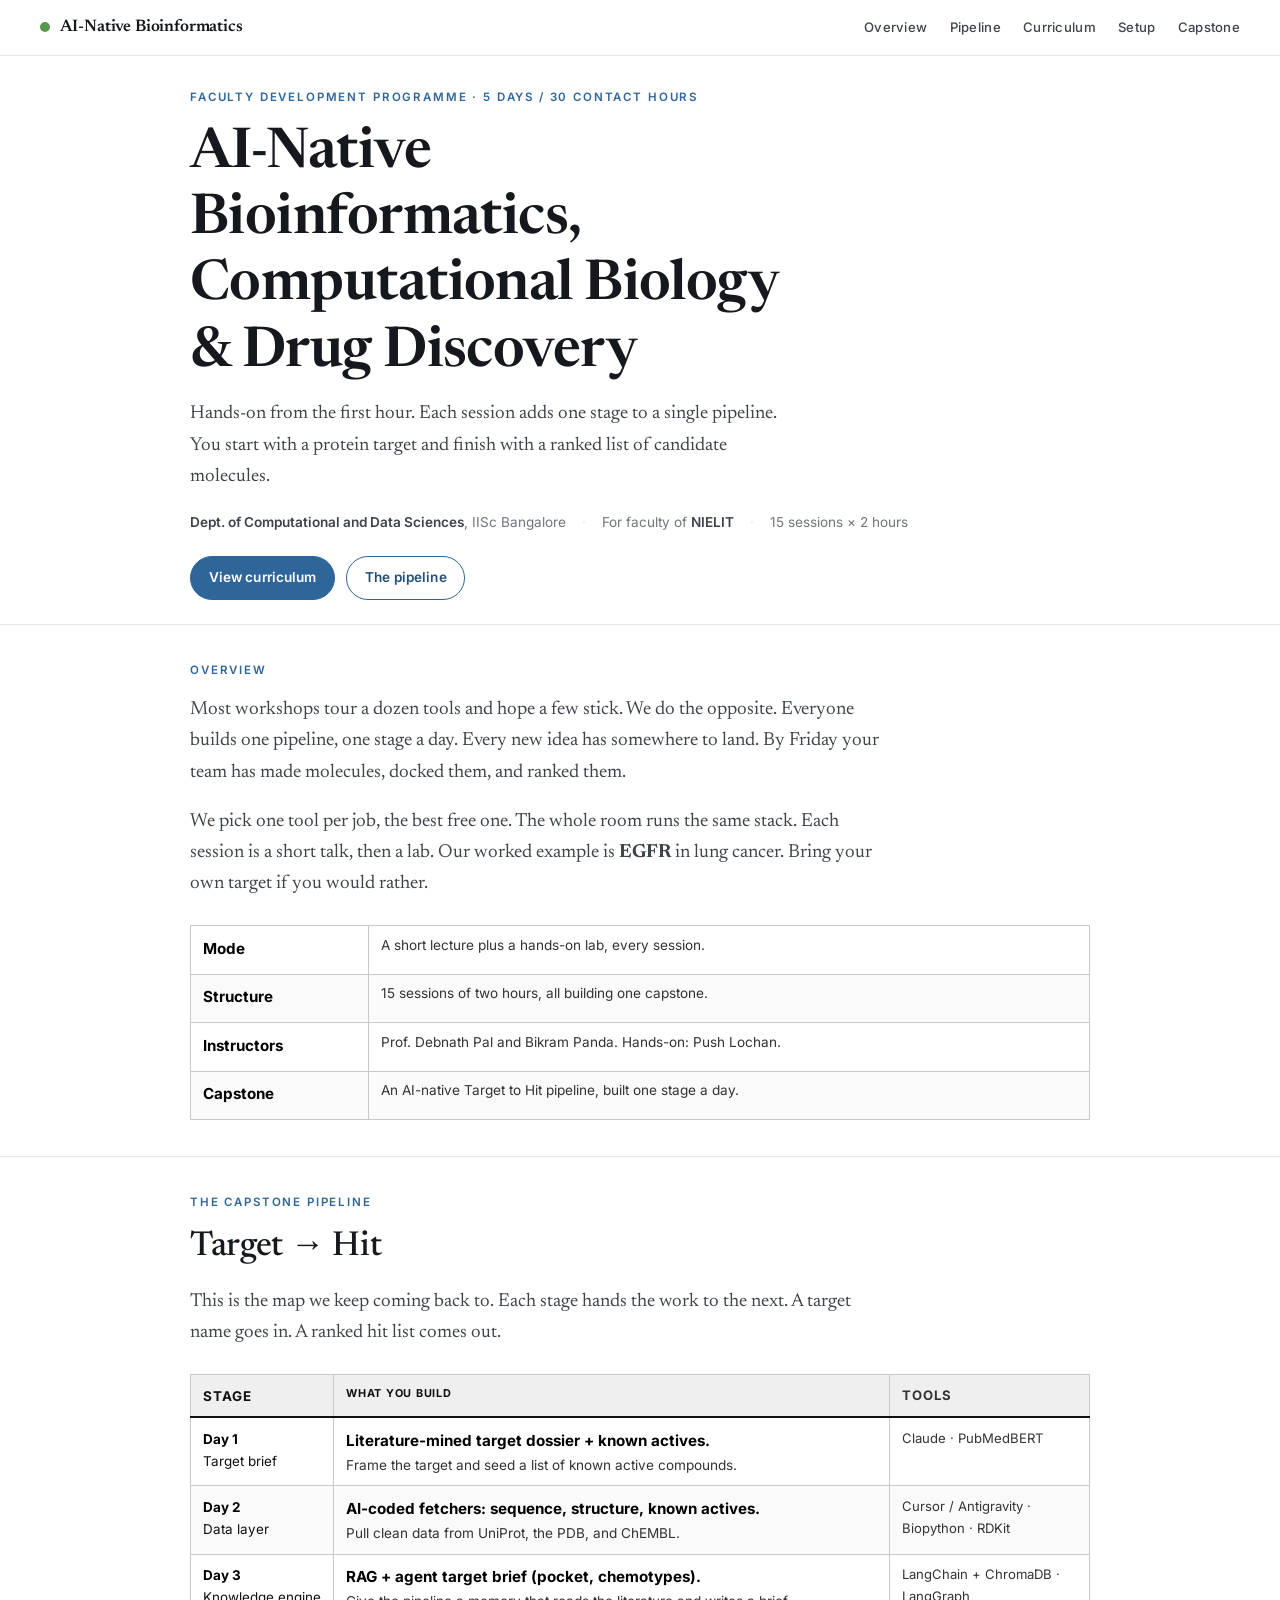
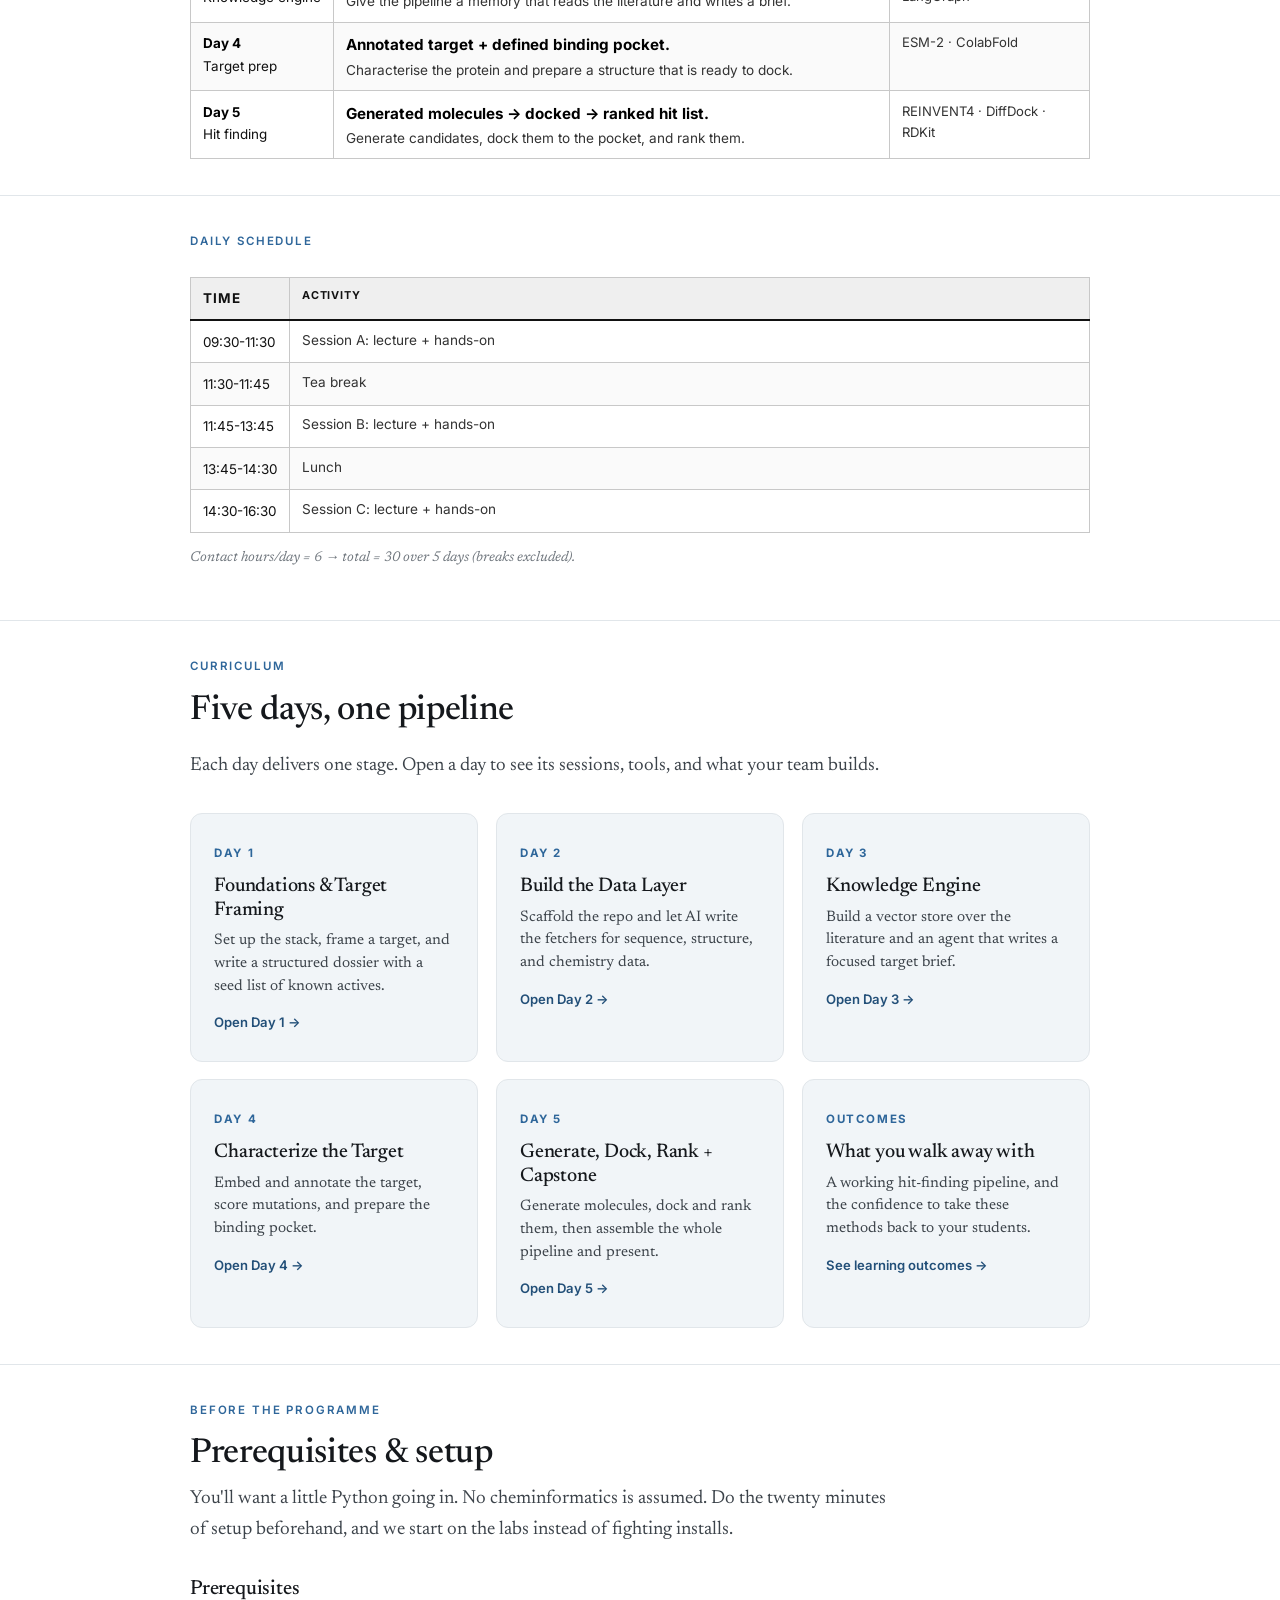
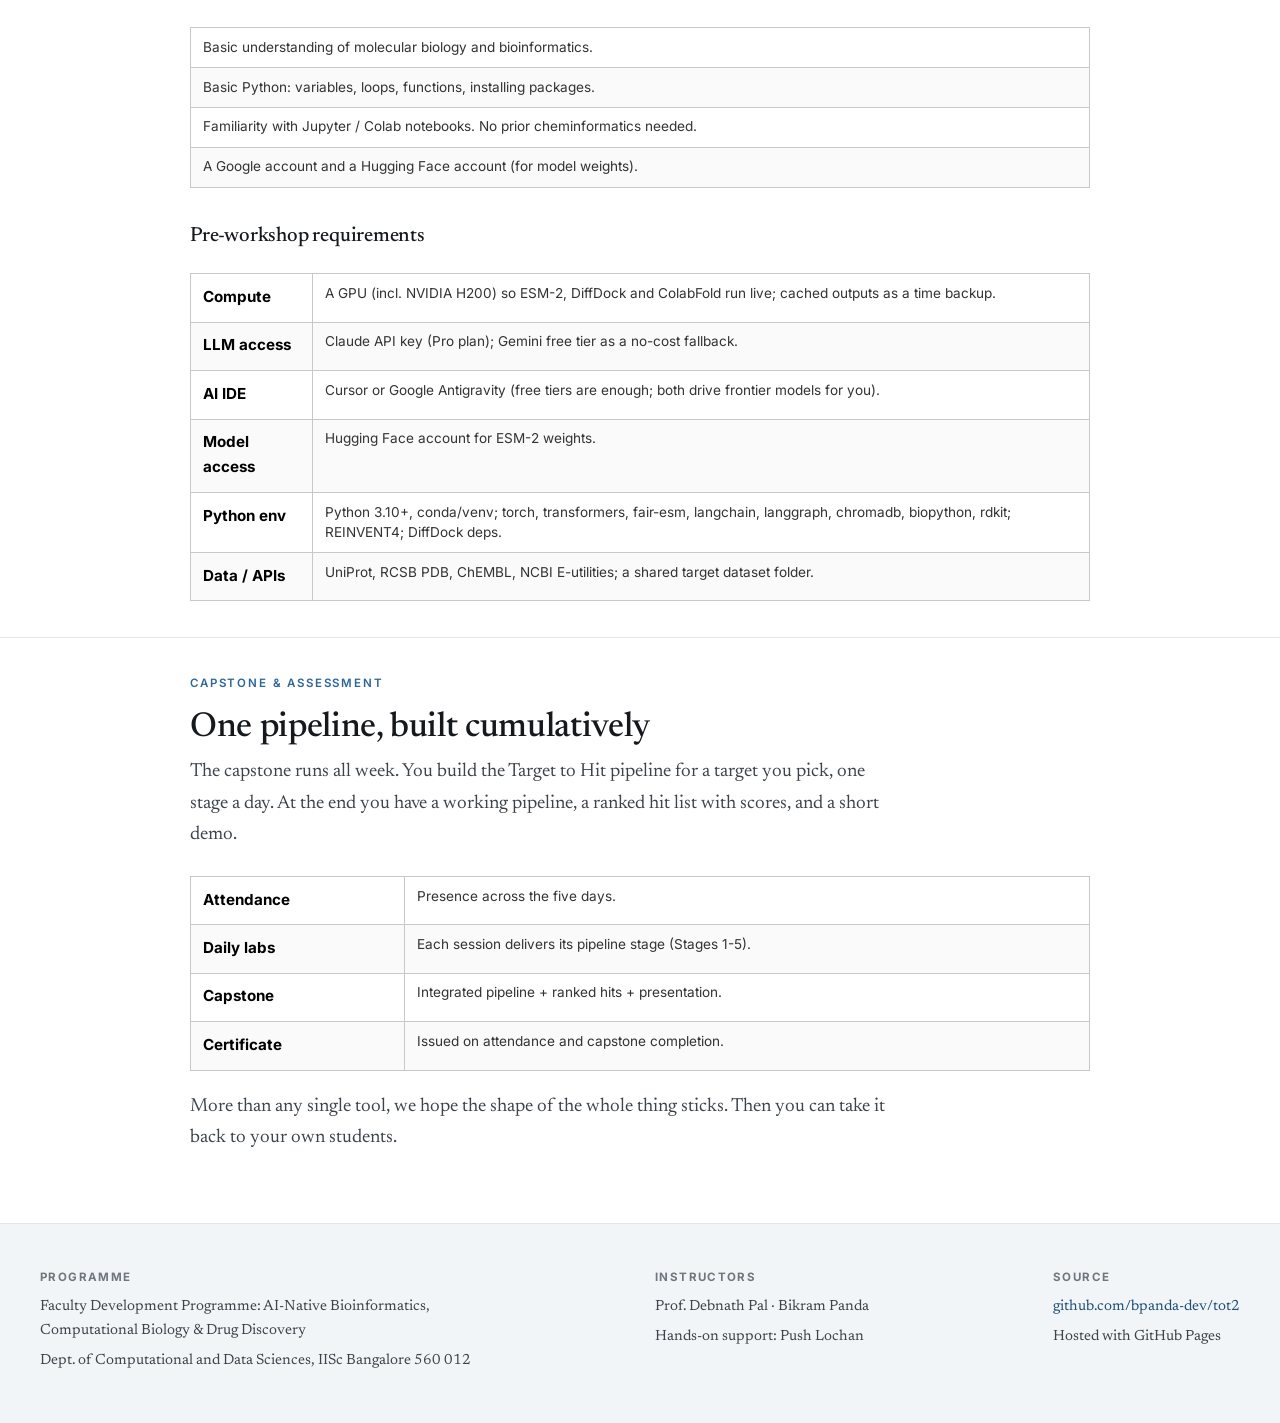
==== commit cdbe6763: "index" ====
--- a/index.html
+++ b/index.html
@@ -1,15 +1,20 @@
 <!DOCTYPE html>
 <html lang="en">
+
 <head>
   <meta charset="UTF-8" />
   <meta name="viewport" content="width=device-width, initial-scale=1.0" />
   <title>AI-Native Bioinformatics: Faculty Development Programme · IISc Bangalore</title>
-  <meta name="description" content="A 5-day, hands-on Faculty Development Programme on AI-Native Bioinformatics, Computational Biology & Drug Discovery. Build one Target → Hit pipeline, one stage per day." />
+  <meta name="description"
+    content="A 5-day, hands-on Faculty Development Programme on AI-Native Bioinformatics, Computational Biology & Drug Discovery. Build one Target → Hit pipeline, one stage per day." />
   <link rel="preconnect" href="https://fonts.googleapis.com" />
   <link rel="preconnect" href="https://fonts.gstatic.com" crossorigin />
-  <link href="https://fonts.googleapis.com/css2?family=Newsreader:ital,opsz,wght@0,6..72,400;0,6..72,500;0,6..72,600;1,6..72,400&family=Inter:wght@400;500;600;700&display=swap" rel="stylesheet" />
+  <link
+    href="https://fonts.googleapis.com/css2?family=Newsreader:ital,opsz,wght@0,6..72,400;0,6..72,500;0,6..72,600;1,6..72,400&family=Inter:wght@400;500;600;700&display=swap"
+    rel="stylesheet" />
   <link rel="stylesheet" href="styles.css" />
 </head>
+
 <body class="home">
 
   <header class="nav">
@@ -59,11 +64,27 @@
           session is a short talk, then a lab. Our worked example is <strong>EGFR</strong> in lung
           cancer. Bring your own target if you would rather.</p>
       </div>
-      <div class="deflist">
-        <div class="row"><dt>Mode</dt><dd>A short lecture plus a hands-on lab, every session.</dd></div>
-        <div class="row"><dt>Structure</dt><dd>15 sessions of two hours, all building one capstone.</dd></div>
-        <div class="row"><dt>Instructors</dt><dd>Prof. Debnath Pal and Bikram Panda. Hands-on: Push Lochan.</dd></div>
-        <div class="row"><dt>Capstone</dt><dd>An AI-native Target to Hit pipeline, built one stage a day.</dd></div>
+      <div class="sx-wrap">
+        <table class="sx">
+          <tbody>
+            <tr>
+              <td><span class="sx-title">Mode</span></td>
+              <td><span class="sx-desc">A short lecture plus a hands-on lab, every session.</span></td>
+            </tr>
+            <tr>
+              <td><span class="sx-title">Structure</span></td>
+              <td><span class="sx-desc">15 sessions of two hours, all building one capstone.</span></td>
+            </tr>
+            <tr>
+              <td><span class="sx-title">Instructors</span></td>
+              <td><span class="sx-desc">Prof. Debnath Pal and Bikram Panda. Hands-on: Push Lochan.</span></td>
+            </tr>
+            <tr>
+              <td><span class="sx-title">Capstone</span></td>
+              <td><span class="sx-desc">An AI-native Target to Hit pipeline, built one stage a day.</span></td>
+            </tr>
+          </tbody>
+        </table>
       </div>
     </div>
   </section>
@@ -76,38 +97,49 @@
       <p class="lead prose">This is the map we keep coming back to. Each stage hands the work to the
         next. A target name goes in. A ranked hit list comes out.</p>
 
-      <table class="tbl pipeline-tbl">
-        <thead>
-          <tr><th>Stage</th><th>What you build</th><th>Tools</th></tr>
-        </thead>
-        <tbody>
-          <tr>
-            <td class="time"><strong>Day 1</strong><br />Target brief</td>
-            <td><strong>Literature-mined target dossier + known actives.</strong> Frame the target and seed a list of known active compounds.</td>
-            <td>Claude · PubMedBERT</td>
-          </tr>
-          <tr>
-            <td class="time"><strong>Day 2</strong><br />Data layer</td>
-            <td><strong>AI-coded fetchers: sequence, structure, known actives.</strong> Pull clean data from UniProt, the PDB, and ChEMBL.</td>
-            <td>Cursor / Antigravity · Biopython · RDKit</td>
-          </tr>
-          <tr>
-            <td class="time"><strong>Day 3</strong><br />Knowledge engine</td>
-            <td><strong>RAG + agent target brief (pocket, chemotypes).</strong> Give the pipeline a memory that reads the literature and writes a brief.</td>
-            <td>LangChain + ChromaDB · LangGraph</td>
-          </tr>
-          <tr>
-            <td class="time"><strong>Day 4</strong><br />Target prep</td>
-            <td><strong>Annotated target + defined binding pocket.</strong> Characterise the protein and prepare a structure that is ready to dock.</td>
-            <td>ESM-2 · ColabFold</td>
-          </tr>
-          <tr>
-            <td class="time"><strong>Day 5</strong><br />Hit finding</td>
-            <td><strong>Generated molecules → docked → ranked hit list.</strong> Generate candidates, dock them to the pocket, and rank them.</td>
-            <td>REINVENT4 · DiffDock · RDKit</td>
-          </tr>
-        </tbody>
-      </table>
+      <div class="sx-wrap">
+        <table class="sx">
+          <thead>
+            <tr>
+              <th class="sx-time">Stage</th>
+              <th>What you build</th>
+              <th class="sx-tools">Tools</th>
+            </tr>
+          </thead>
+          <tbody>
+            <tr>
+              <td class="sx-time"><span class="sx-stage">Day 1</span><br />Target brief</td>
+              <td><span class="sx-title">Literature-mined target dossier + known actives.</span><span
+                  class="sx-desc">Frame the target and seed a list of known active compounds.</span></td>
+              <td class="sx-tools">Claude · PubMedBERT</td>
+            </tr>
+            <tr>
+              <td class="sx-time"><span class="sx-stage">Day 2</span><br />Data layer</td>
+              <td><span class="sx-title">AI-coded fetchers: sequence, structure, known actives.</span><span
+                  class="sx-desc">Pull clean data from UniProt, the PDB, and ChEMBL.</span></td>
+              <td class="sx-tools">Cursor / Antigravity · Biopython · RDKit</td>
+            </tr>
+            <tr>
+              <td class="sx-time"><span class="sx-stage">Day 3</span><br />Knowledge engine</td>
+              <td><span class="sx-title">RAG + agent target brief (pocket, chemotypes).</span><span class="sx-desc">Give
+                  the pipeline a memory that reads the literature and writes a brief.</span></td>
+              <td class="sx-tools">LangChain + ChromaDB · LangGraph</td>
+            </tr>
+            <tr>
+              <td class="sx-time"><span class="sx-stage">Day 4</span><br />Target prep</td>
+              <td><span class="sx-title">Annotated target + defined binding pocket.</span><span
+                  class="sx-desc">Characterise the protein and prepare a structure that is ready to dock.</span></td>
+              <td class="sx-tools">ESM-2 · ColabFold</td>
+            </tr>
+            <tr>
+              <td class="sx-time"><span class="sx-stage">Day 5</span><br />Hit finding</td>
+              <td><span class="sx-title">Generated molecules → docked → ranked hit list.</span><span
+                  class="sx-desc">Generate candidates, dock them to the pocket, and rank them.</span></td>
+              <td class="sx-tools">REINVENT4 · DiffDock · RDKit</td>
+            </tr>
+          </tbody>
+        </table>
+      </div>
     </div>
   </section>
 
@@ -115,16 +147,38 @@
   <section class="section" id="schedule">
     <div class="wrap">
       <p class="eyebrow">Daily schedule</p>
-      <table class="tbl">
-        <thead><tr><th>Time</th><th>Activity</th></tr></thead>
-        <tbody>
-          <tr><td class="time">09:30-11:30</td><td>Session A: lecture + hands-on</td></tr>
-          <tr><td class="time">11:30-11:45</td><td>Tea break</td></tr>
-          <tr><td class="time">11:45-13:45</td><td>Session B: lecture + hands-on</td></tr>
-          <tr><td class="time">13:45-14:30</td><td>Lunch</td></tr>
-          <tr><td class="time">14:30-16:30</td><td>Session C: lecture + hands-on</td></tr>
-        </tbody>
-      </table>
+      <div class="sx-wrap">
+        <table class="sx">
+          <thead>
+            <tr>
+              <th class="sx-time">Time</th>
+              <th>Activity</th>
+            </tr>
+          </thead>
+          <tbody>
+            <tr>
+              <td class="sx-time">09:30-11:30</td>
+              <td><span class="sx-desc">Session A: lecture + hands-on</span></td>
+            </tr>
+            <tr>
+              <td class="sx-time">11:30-11:45</td>
+              <td><span class="sx-desc">Tea break</span></td>
+            </tr>
+            <tr>
+              <td class="sx-time">11:45-13:45</td>
+              <td><span class="sx-desc">Session B: lecture + hands-on</span></td>
+            </tr>
+            <tr>
+              <td class="sx-time">13:45-14:30</td>
+              <td><span class="sx-desc">Lunch</span></td>
+            </tr>
+            <tr>
+              <td class="sx-time">14:30-16:30</td>
+              <td><span class="sx-desc">Session C: lecture + hands-on</span></td>
+            </tr>
+          </tbody>
+        </table>
+      </div>
       <p class="note">Contact hours/day = 6 → total = 30 over 5 days (breaks excluded).</p>
     </div>
   </section>
@@ -193,23 +247,55 @@
       </div>
 
       <h3 style="margin-top:2rem">Prerequisites</h3>
-      <table class="tbl">
-        <tbody>
-          <tr><td>Basic understanding of molecular biology and bioinformatics.</td></tr>
-          <tr><td>Basic Python: variables, loops, functions, installing packages.</td></tr>
-          <tr><td>Familiarity with Jupyter / Colab notebooks. No prior cheminformatics needed.</td></tr>
-          <tr><td>A Google account and a Hugging Face account (for model weights).</td></tr>
-        </tbody>
-      </table>
+      <div class="sx-wrap">
+        <table class="sx">
+          <tbody>
+            <tr>
+              <td><span class="sx-desc">Basic understanding of molecular biology and bioinformatics.</span></td>
+            </tr>
+            <tr>
+              <td><span class="sx-desc">Basic Python: variables, loops, functions, installing packages.</span></td>
+            </tr>
+            <tr>
+              <td><span class="sx-desc">Familiarity with Jupyter / Colab notebooks. No prior cheminformatics needed.</span></td>
+            </tr>
+            <tr>
+              <td><span class="sx-desc">A Google account and a Hugging Face account (for model weights).</span></td>
+            </tr>
+          </tbody>
+        </table>
+      </div>
 
       <h3 style="margin-top:2.25rem">Pre-workshop requirements</h3>
-      <div class="deflist">
-        <div class="row"><dt>Compute</dt><dd>A GPU (incl. NVIDIA H200) so ESM-2, DiffDock and ColabFold run live; cached outputs as a time backup.</dd></div>
-        <div class="row"><dt>LLM access</dt><dd>Claude API key (Pro plan); Gemini free tier as a no-cost fallback.</dd></div>
-        <div class="row"><dt>AI IDE</dt><dd>Cursor or Google Antigravity (free tiers are enough; both drive frontier models for you).</dd></div>
-        <div class="row"><dt>Model access</dt><dd>Hugging Face account for ESM-2 weights.</dd></div>
-        <div class="row"><dt>Python env</dt><dd>Python 3.10+, conda/venv; torch, transformers, fair-esm, langchain, langgraph, chromadb, biopython, rdkit; REINVENT4; DiffDock deps.</dd></div>
-        <div class="row"><dt>Data / APIs</dt><dd>UniProt, RCSB PDB, ChEMBL, NCBI E-utilities; a shared target dataset folder.</dd></div>
+      <div class="sx-wrap">
+        <table class="sx">
+          <tbody>
+            <tr>
+              <td><span class="sx-title">Compute</span></td>
+              <td><span class="sx-desc">A GPU (incl. NVIDIA H200) so ESM-2, DiffDock and ColabFold run live; cached outputs as a time backup.</span></td>
+            </tr>
+            <tr>
+              <td><span class="sx-title">LLM access</span></td>
+              <td><span class="sx-desc">Claude API key (Pro plan); Gemini free tier as a no-cost fallback.</span></td>
+            </tr>
+            <tr>
+              <td><span class="sx-title">AI IDE</span></td>
+              <td><span class="sx-desc">Cursor or Google Antigravity (free tiers are enough; both drive frontier models for you).</span></td>
+            </tr>
+            <tr>
+              <td><span class="sx-title">Model access</span></td>
+              <td><span class="sx-desc">Hugging Face account for ESM-2 weights.</span></td>
+            </tr>
+            <tr>
+              <td><span class="sx-title">Python env</span></td>
+              <td><span class="sx-desc">Python 3.10+, conda/venv; torch, transformers, fair-esm, langchain, langgraph, chromadb, biopython, rdkit; REINVENT4; DiffDock deps.</span></td>
+            </tr>
+            <tr>
+              <td><span class="sx-title">Data / APIs</span></td>
+              <td><span class="sx-desc">UniProt, RCSB PDB, ChEMBL, NCBI E-utilities; a shared target dataset folder.</span></td>
+            </tr>
+          </tbody>
+        </table>
       </div>
     </div>
   </section>
@@ -224,11 +310,27 @@
           one stage a day. At the end you have a working pipeline, a ranked hit list with scores, and
           a short demo.</p>
       </div>
-      <div class="deflist">
-        <div class="row"><dt>Attendance</dt><dd>Presence across the five days.</dd></div>
-        <div class="row"><dt>Daily labs</dt><dd>Each session delivers its pipeline stage (Stages 1-5).</dd></div>
-        <div class="row"><dt>Capstone</dt><dd>Integrated pipeline + ranked hits + presentation.</dd></div>
-        <div class="row"><dt>Certificate</dt><dd>Issued on attendance and capstone completion.</dd></div>
+      <div class="sx-wrap">
+        <table class="sx">
+          <tbody>
+            <tr>
+              <td><span class="sx-title">Attendance</span></td>
+              <td><span class="sx-desc">Presence across the five days.</span></td>
+            </tr>
+            <tr>
+              <td><span class="sx-title">Daily labs</span></td>
+              <td><span class="sx-desc">Each session delivers its pipeline stage (Stages 1-5).</span></td>
+            </tr>
+            <tr>
+              <td><span class="sx-title">Capstone</span></td>
+              <td><span class="sx-desc">Integrated pipeline + ranked hits + presentation.</span></td>
+            </tr>
+            <tr>
+              <td><span class="sx-title">Certificate</span></td>
+              <td><span class="sx-desc">Issued on attendance and capstone completion.</span></td>
+            </tr>
+          </tbody>
+        </table>
       </div>
       <div class="prose" style="margin-top:1.25rem">
         <p>More than any single tool, we hope the shape of the whole thing sticks. Then you can take
@@ -259,4 +361,5 @@
   </footer>
 
 </body>
-</html>
+
+</html>
--- a/styles.css
+++ b/styles.css
@@ -20,6 +20,7 @@
 
   --measure: 70ch;
   --wide: 980px;
+  --shell: 1280px;
   --pad: clamp(1.25rem, 5vw, 2.5rem);
 }
 
@@ -73,7 +74,7 @@
   backdrop-filter: saturate(180%) blur(8px);
   border-bottom: 1px solid var(--rule);
 }
-.nav-inner { max-width: var(--wide); margin: 0 auto; padding: .85rem var(--pad);
+.nav-inner { max-width: var(--shell); margin: 0 auto; padding: .85rem var(--pad);
   display: flex; align-items: center; justify-content: space-between; gap: 1rem; }
 .brand { font-family: var(--serif); font-weight: 600; font-size: 1.05rem; letter-spacing: -0.01em; color: var(--ink); display: flex; align-items: center; gap: .6rem; }
 .brand:hover { text-decoration: none; }
@@ -227,6 +228,28 @@
 .home .hero .btn-row { margin-top: 1.4rem; }
 .home .section { padding: 2.25rem 0; }
 
+/* ---------- shell + sticky side navigation ---------- */
+.shell { max-width: var(--shell); margin: 0 auto; }
+.content { min-width: 0; }
+.sidenav { display: none; }
+.footer .wrap { max-width: var(--shell); }
+
+@media (min-width: 1080px) {
+  .shell { display: grid; grid-template-columns: 200px minmax(0, 1fr); gap: 2.5rem;
+    align-items: start; padding: 0 var(--pad); }
+  .content .wrap { max-width: none; padding-left: 0; padding-right: 0; }
+  .sidenav { display: block; position: sticky; top: 4.5rem; align-self: start; padding-top: 2rem; }
+}
+.sidenav-label { font-family: var(--sans); font-size: .68rem; font-weight: 700; letter-spacing: .12em;
+  text-transform: uppercase; color: var(--muted); margin: 0 0 .7rem; }
+.sidenav ul { list-style: none; margin: 0; padding: 0; border-left: 1px solid var(--rule); }
+.sidenav a { display: block; font-family: var(--sans); font-size: .85rem; color: var(--ink-soft);
+  padding: .3rem 0 .3rem .9rem; margin-left: -1px; border-left: 2px solid transparent; line-height: 1.3; }
+.sidenav a span { display: block; font-size: .72rem; color: var(--muted); margin-top: .05rem; }
+.sidenav a:hover { color: var(--accent-d); text-decoration: none; border-left-color: var(--rule); }
+.sidenav a.is-active { color: var(--accent-d); font-weight: 600; border-left-color: var(--accent); }
+.sidenav a.is-active span { color: var(--accent); }
+
 @media print {
   .nav, .btn-row, .pager { display: none; }
   body { font-size: 12pt; }
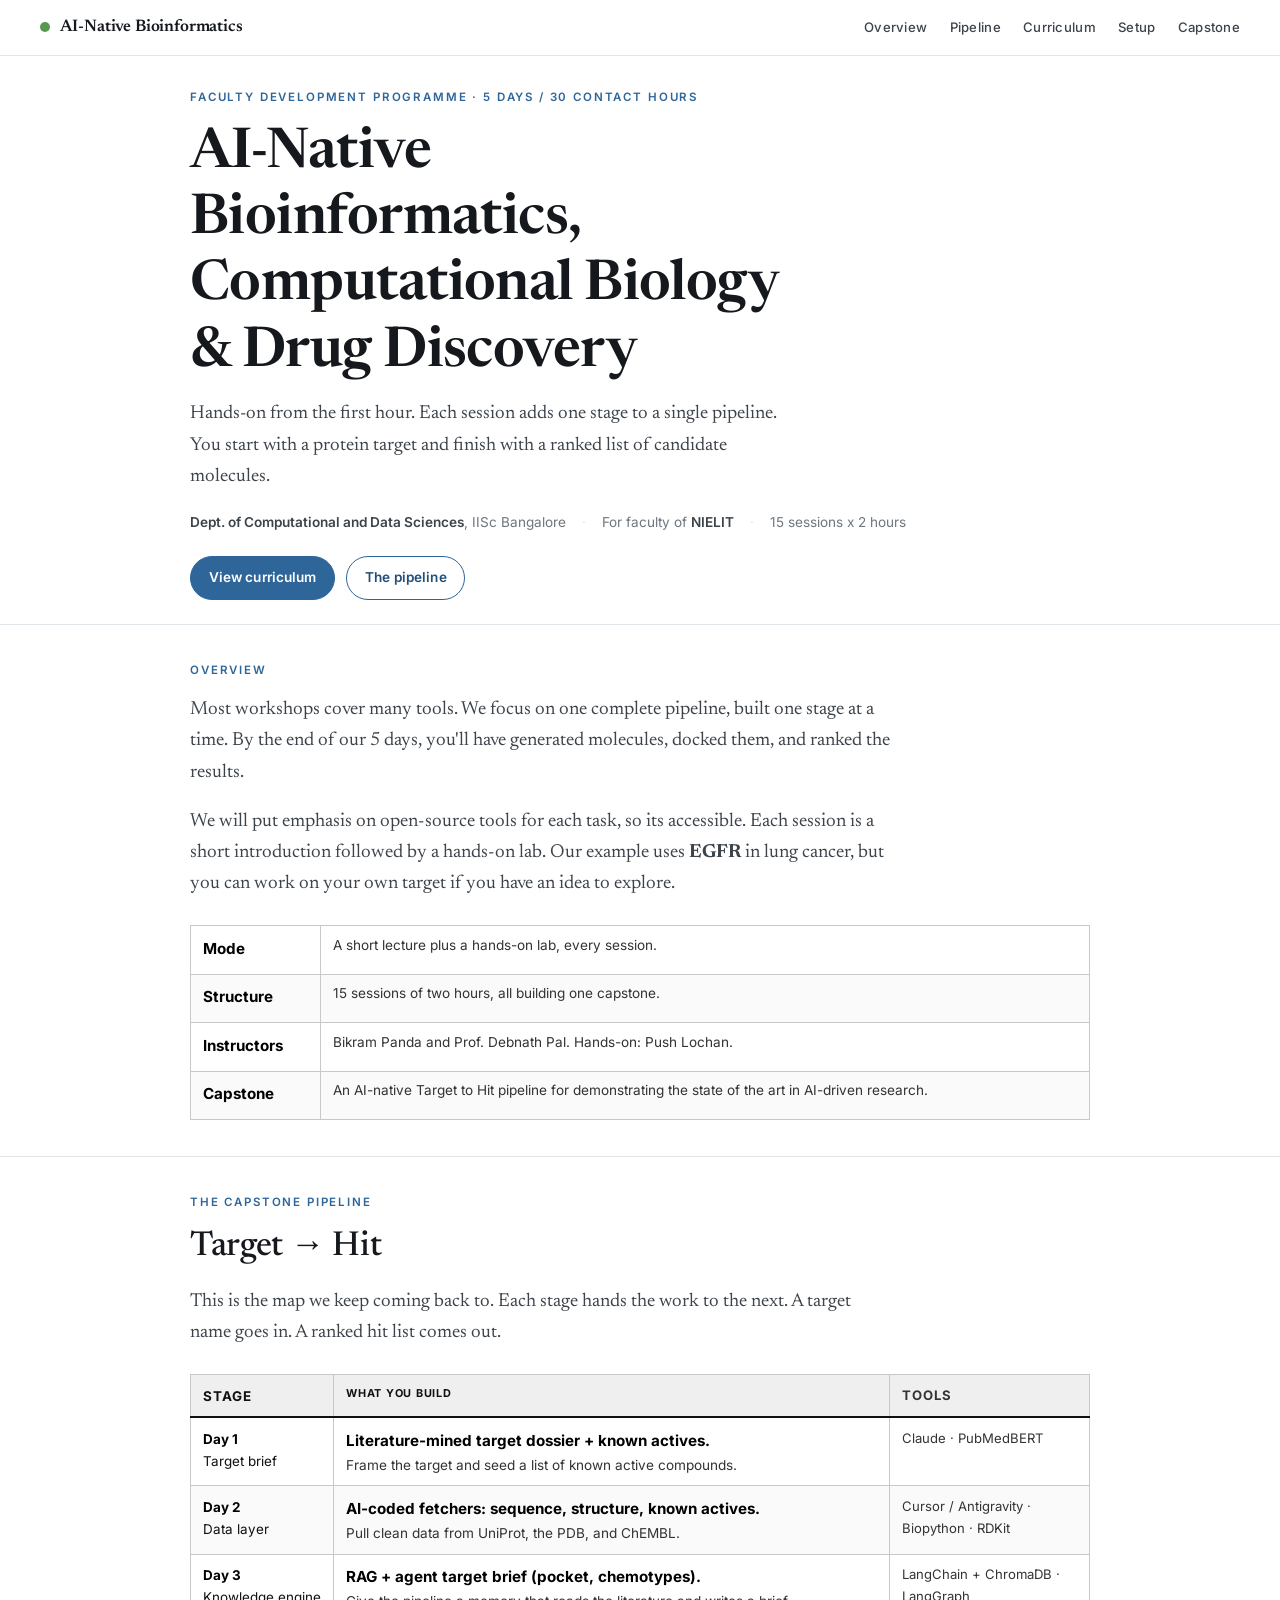
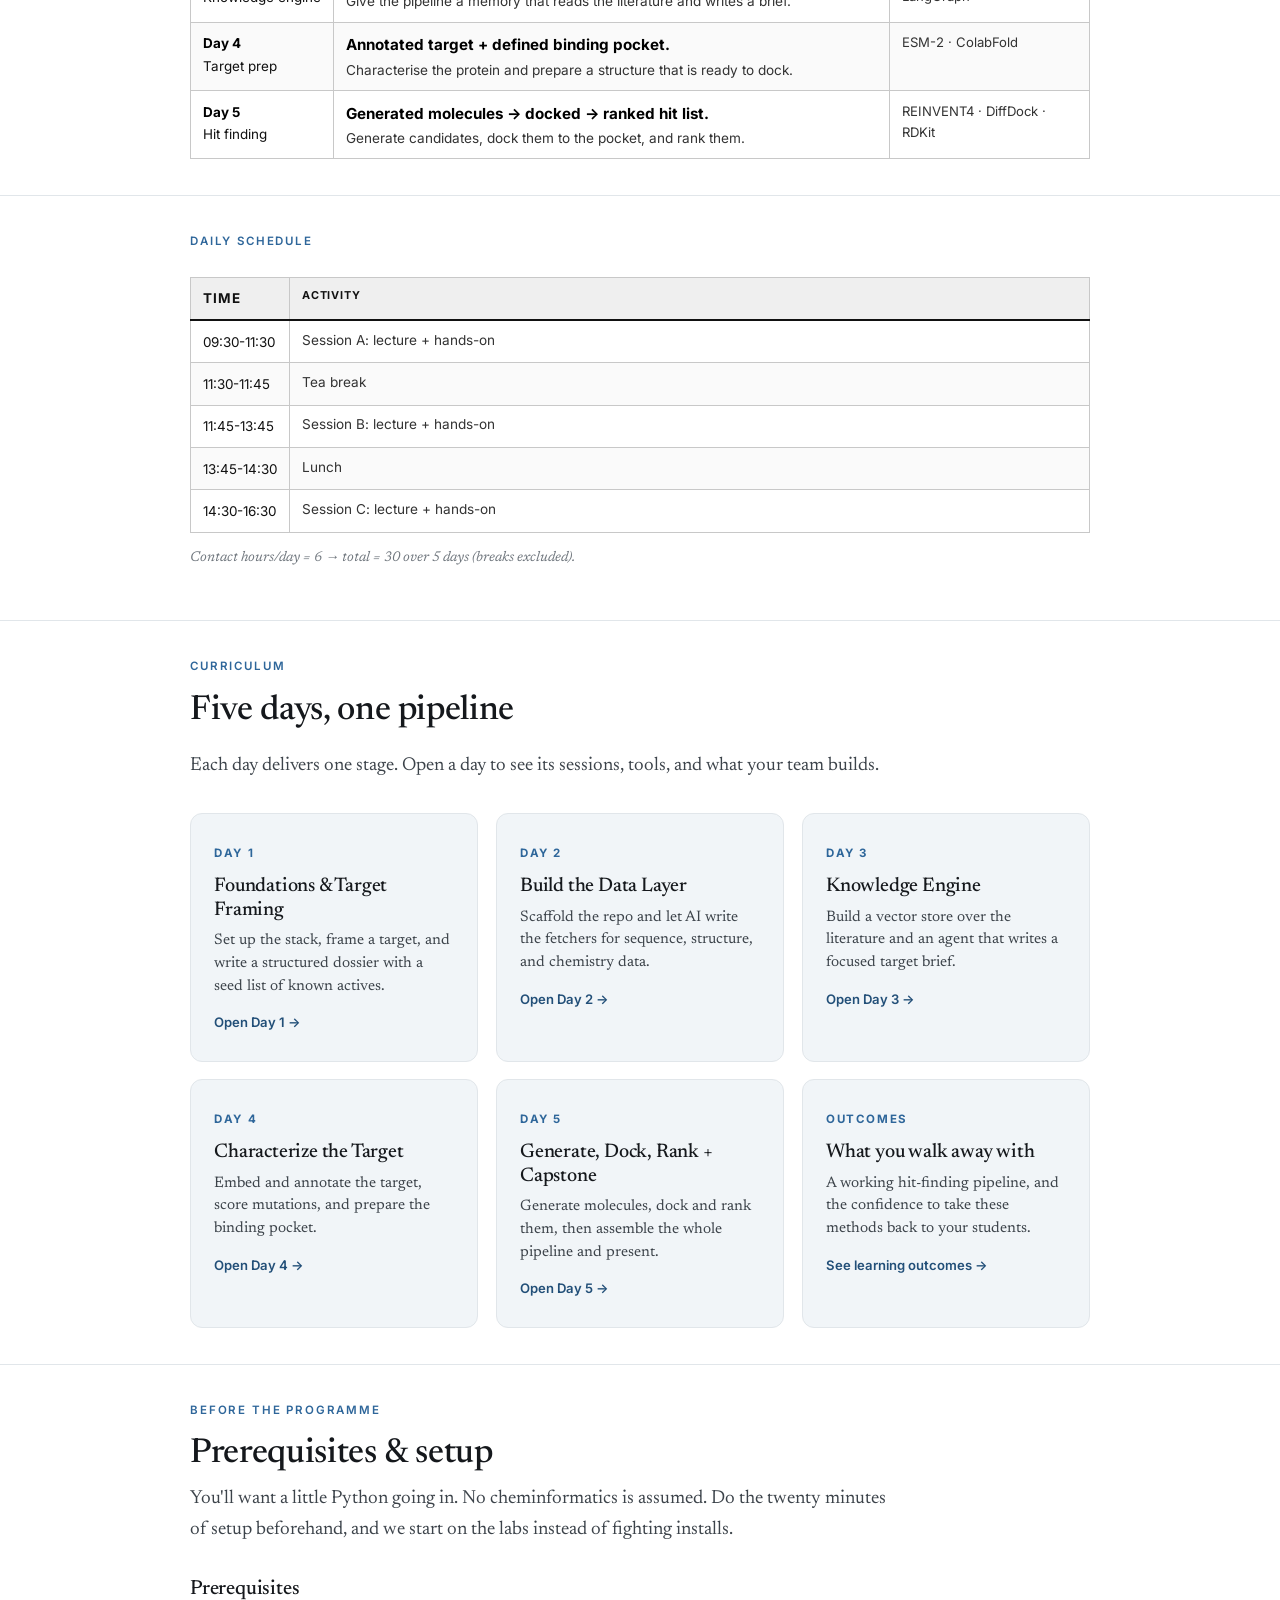
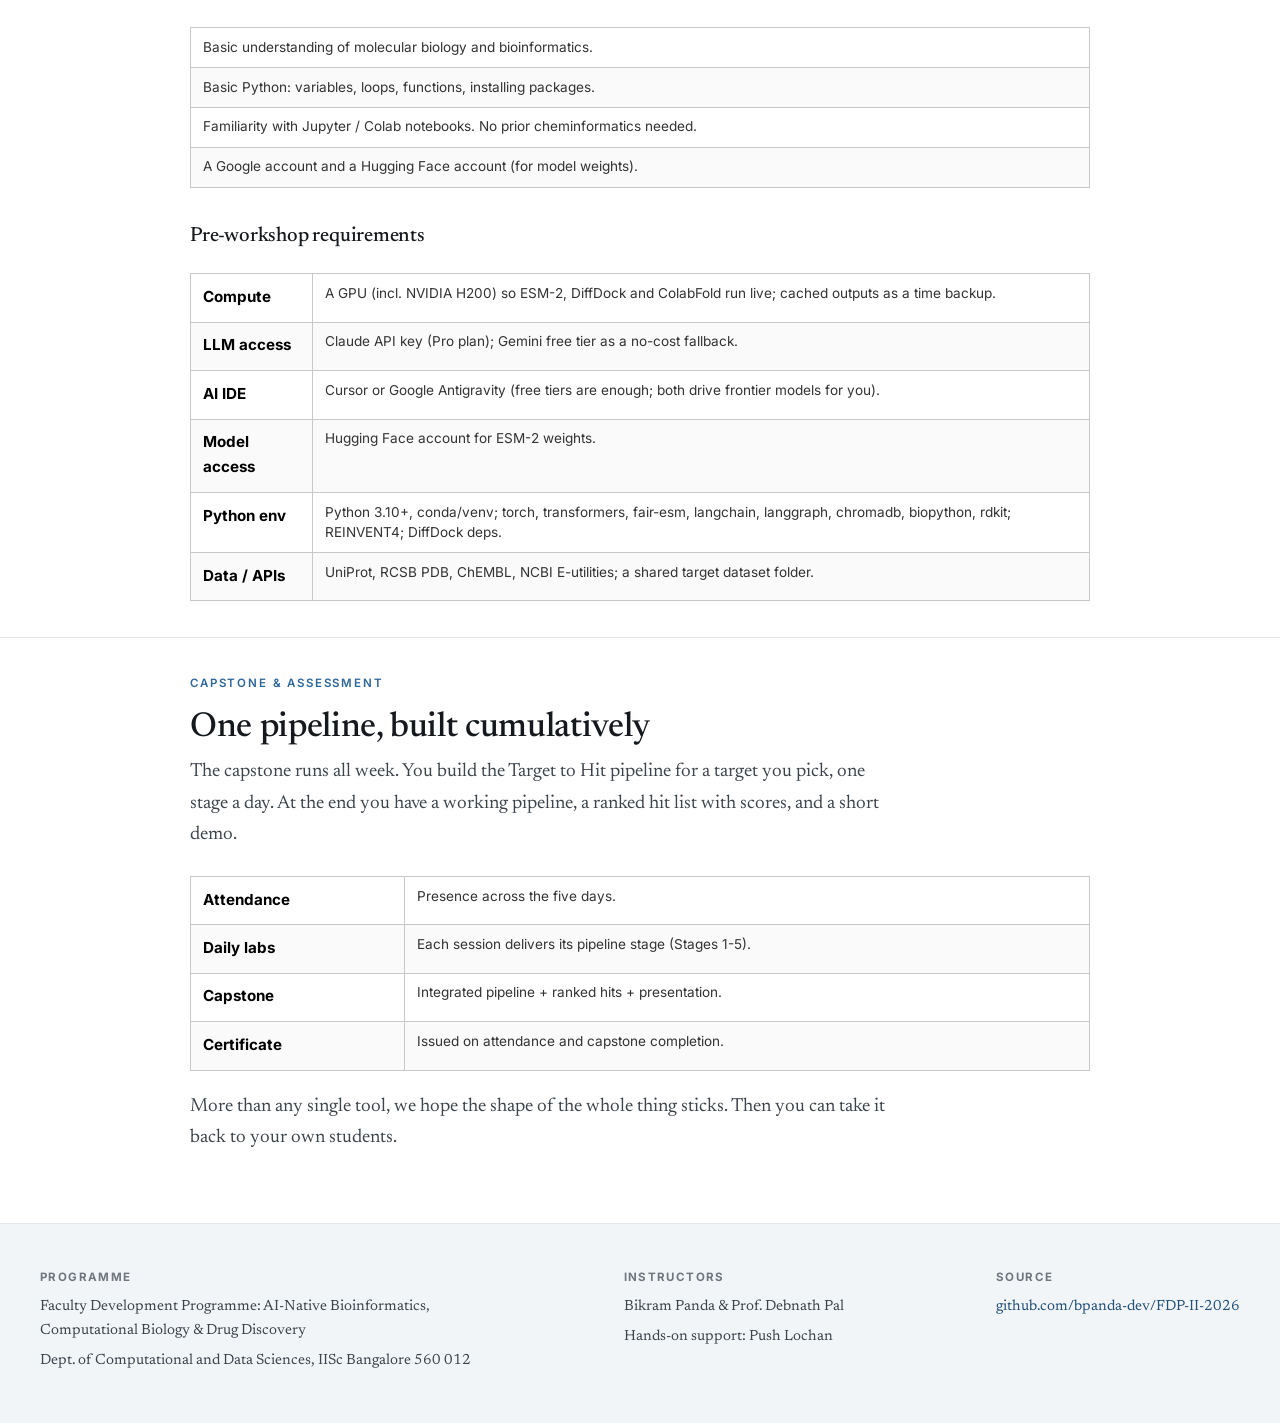
==== commit 71937808: "rephrasing" ====
--- a/index.html
+++ b/index.html
@@ -43,7 +43,7 @@
         <span class="sep">·</span>
         <span>For faculty of <strong>NIELIT</strong></span>
         <span class="sep">·</span>
-        <span>15 sessions × 2 hours</span>
+        <span>15 sessions x 2 hours</span>
       </div>
       <div class="btn-row">
         <a class="btn" href="#curriculum">View curriculum</a>
@@ -57,12 +57,11 @@
     <div class="wrap">
       <p class="eyebrow">Overview</p>
       <div class="prose">
-        <p>Most workshops tour a dozen tools and hope a few stick. We do the opposite. Everyone
-          builds one pipeline, one stage a day. Every new idea has somewhere to land. By Friday your
-          team has made molecules, docked them, and ranked them.</p>
-        <p>We pick one tool per job, the best free one. The whole room runs the same stack. Each
-          session is a short talk, then a lab. Our worked example is <strong>EGFR</strong> in lung
-          cancer. Bring your own target if you would rather.</p>
+        <p>Most workshops cover many tools. We focus on one complete pipeline, built one stage at a time. By the end of
+          our 5 days, you'll have generated molecules, docked them, and ranked the results.</p>
+        <p>We will put emphasis on open-source tools for each task, so its accessible. Each session is a short
+          introduction followed by a hands-on lab. Our example uses <strong>EGFR</strong> in lung cancer, but you can
+          work on your own target if you have an idea to explore.</p>
       </div>
       <div class="sx-wrap">
         <table class="sx">
@@ -77,11 +76,12 @@
             </tr>
             <tr>
               <td><span class="sx-title">Instructors</span></td>
-              <td><span class="sx-desc">Prof. Debnath Pal and Bikram Panda. Hands-on: Push Lochan.</span></td>
+              <td><span class="sx-desc">Bikram Panda and Prof. Debnath Pal. Hands-on: Push Lochan.</span></td>
             </tr>
             <tr>
               <td><span class="sx-title">Capstone</span></td>
-              <td><span class="sx-desc">An AI-native Target to Hit pipeline, built one stage a day.</span></td>
+              <td><span class="sx-desc">An AI-native Target to Hit pipeline for demonstrating the state of the art in
+                  AI-driven research.</span></td>
             </tr>
           </tbody>
         </table>
@@ -257,7 +257,8 @@
               <td><span class="sx-desc">Basic Python: variables, loops, functions, installing packages.</span></td>
             </tr>
             <tr>
-              <td><span class="sx-desc">Familiarity with Jupyter / Colab notebooks. No prior cheminformatics needed.</span></td>
+              <td><span class="sx-desc">Familiarity with Jupyter / Colab notebooks. No prior cheminformatics
+                  needed.</span></td>
             </tr>
             <tr>
               <td><span class="sx-desc">A Google account and a Hugging Face account (for model weights).</span></td>
@@ -272,7 +273,8 @@
           <tbody>
             <tr>
               <td><span class="sx-title">Compute</span></td>
-              <td><span class="sx-desc">A GPU (incl. NVIDIA H200) so ESM-2, DiffDock and ColabFold run live; cached outputs as a time backup.</span></td>
+              <td><span class="sx-desc">A GPU (incl. NVIDIA H200) so ESM-2, DiffDock and ColabFold run live; cached
+                  outputs as a time backup.</span></td>
             </tr>
             <tr>
               <td><span class="sx-title">LLM access</span></td>
@@ -280,7 +282,8 @@
             </tr>
             <tr>
               <td><span class="sx-title">AI IDE</span></td>
-              <td><span class="sx-desc">Cursor or Google Antigravity (free tiers are enough; both drive frontier models for you).</span></td>
+              <td><span class="sx-desc">Cursor or Google Antigravity (free tiers are enough; both drive frontier models
+                  for you).</span></td>
             </tr>
             <tr>
               <td><span class="sx-title">Model access</span></td>
@@ -288,11 +291,13 @@
             </tr>
             <tr>
               <td><span class="sx-title">Python env</span></td>
-              <td><span class="sx-desc">Python 3.10+, conda/venv; torch, transformers, fair-esm, langchain, langgraph, chromadb, biopython, rdkit; REINVENT4; DiffDock deps.</span></td>
+              <td><span class="sx-desc">Python 3.10+, conda/venv; torch, transformers, fair-esm, langchain, langgraph,
+                  chromadb, biopython, rdkit; REINVENT4; DiffDock deps.</span></td>
             </tr>
             <tr>
               <td><span class="sx-title">Data / APIs</span></td>
-              <td><span class="sx-desc">UniProt, RCSB PDB, ChEMBL, NCBI E-utilities; a shared target dataset folder.</span></td>
+              <td><span class="sx-desc">UniProt, RCSB PDB, ChEMBL, NCBI E-utilities; a shared target dataset
+                  folder.</span></td>
             </tr>
           </tbody>
         </table>
@@ -349,13 +354,12 @@
       </div>
       <div>
         <p class="label">Instructors</p>
-        <p>Prof. Debnath Pal · Bikram Panda</p>
+        <p>Bikram Panda & Prof. Debnath Pal</p>
         <p class="muted">Hands-on support: Push Lochan</p>
       </div>
       <div>
         <p class="label">Source</p>
-        <p><a href="https://github.com/bpanda-dev/tot2">github.com/bpanda-dev/tot2</a></p>
-        <p class="muted">Hosted with GitHub Pages</p>
+        <p><a href="https://github.com/bpanda-dev/FDP-II-2026">github.com/bpanda-dev/FDP-II-2026</a></p>
       </div>
     </div>
   </footer>
